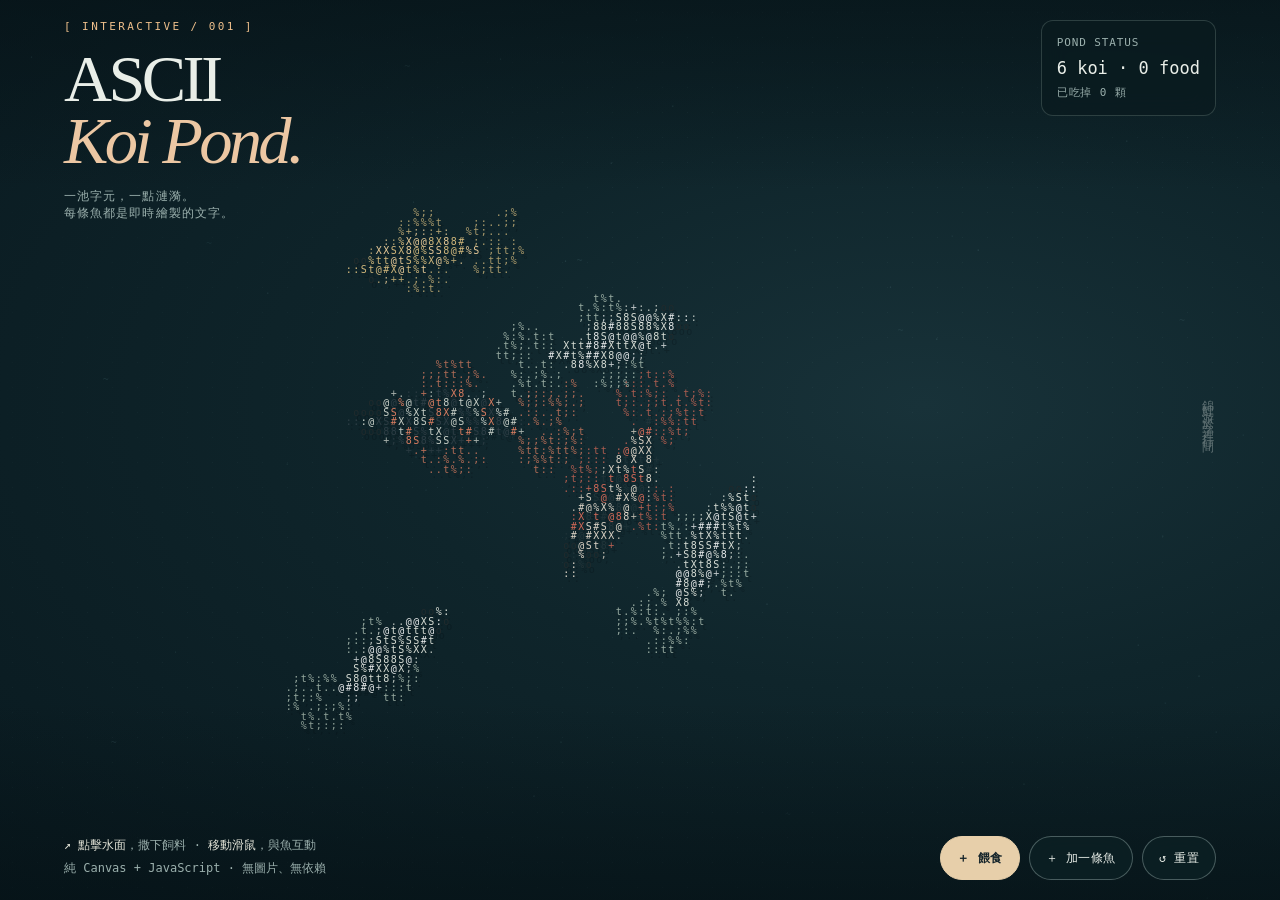
==== koi/index.html @ c029d7c2 "Publish standalone ASCII koi pond with eating statistics and mobile lifecycle improvements" ====
<!doctype html>
<html lang="zh-Hant">
<head>
<meta charset="utf-8">
<meta name="viewport" content="width=device-width,initial-scale=1,viewport-fit=cover">
<meta name="theme-color" content="#0b1b20">
<title>ASCII KOI POND — 字元錦鯉池</title>
<style>
:root{color-scheme:dark;--bg:#0b1b20;--fg:#e9eee8;--muted:#9bb0ad;--stroke:rgba(219,239,227,.17);--glass:rgba(10,27,31,.75);--accent:#eebf8b}
*{box-sizing:border-box}html,body{height:100%;margin:0}body{font-family:ui-monospace,SFMono-Regular,Menlo,Consolas,"Noto Sans TC",monospace;background:var(--bg);color:var(--fg);overflow:hidden}
#stage{position:fixed;inset:0;overflow:hidden;background:radial-gradient(ellipse at 72% 45%,#183239 0%,#0f252b 41%,#09191f 100%);touch-action:manipulation;cursor:crosshair}
#stage::before{content:"";position:absolute;inset:0;pointer-events:none;opacity:.22;background-image:radial-gradient(circle,rgba(170,222,223,.23) .7px,transparent 1px);background-size:25px 25px;mask-image:linear-gradient(130deg,transparent,#000 40%,#000 75%,transparent)}
#pond{position:absolute;inset:0;width:100%;height:100%;display:block}
.shade{position:absolute;inset:0;pointer-events:none;background:linear-gradient(to bottom,rgba(5,17,21,.56),transparent 21%,transparent 78%,rgba(5,17,21,.64));}
header{position:absolute;z-index:2;left:clamp(20px,5vw,70px);top:clamp(25px,5vh,62px);right:clamp(20px,5vw,70px);display:flex;align-items:flex-start;justify-content:space-between;pointer-events:none}
.brand .tag{font-size:11px;letter-spacing:.22em;color:var(--accent);margin-bottom:15px}.brand h1{margin:0;font-family:Georgia,"Times New Roman",serif;font-size:clamp(36px,5.2vw,72px);font-weight:400;letter-spacing:-.055em;line-height:.93}.brand h1 em{font-style:italic;color:#ecc7a3}.brand small{display:block;margin-top:16px;color:var(--muted);font-size:12px;letter-spacing:.09em}
.right{border:1px solid var(--stroke);background:var(--glass);border-radius:12px;padding:12px 15px;backdrop-filter:blur(12px);font-size:11px;color:var(--muted);letter-spacing:.08em;line-height:1.8}.right strong{display:block;color:var(--fg);font-size:17px;font-weight:500;letter-spacing:0;font-variant-numeric:tabular-nums}
footer{position:absolute;z-index:2;bottom:clamp(22px,5vh,58px);left:clamp(20px,5vw,70px);right:clamp(20px,5vw,70px);display:flex;justify-content:space-between;align-items:end;gap:15px;pointer-events:none}
.instructions{font-size:12px;line-height:1.9;color:var(--muted)}.instructions b{color:#e4e5d9;font-weight:500}.buttons{display:flex;gap:9px;pointer-events:auto;flex-wrap:wrap;justify-content:flex-end}
button{font:inherit;font-size:12px;letter-spacing:.04em;color:var(--fg);border:1px solid rgba(215,239,232,.3);padding:12px 16px;border-radius:999px;background:rgba(12,32,37,.78);backdrop-filter:blur(14px);cursor:pointer;transition:background .15s,transform .15s}button:hover{background:rgba(36,66,69,.9);transform:translateY(-2px)}button:active{transform:scale(.96)}button.primary{color:#15242a;background:#e7cfaa;border-color:#e7cfaa;font-weight:600}button.primary:hover{background:#f4dcbc}
#toast{position:absolute;top:50%;left:50%;transform:translate(-50%,-50%);font-size:12px;letter-spacing:.12em;background:rgba(6,22,28,.78);padding:10px 17px;border:1px solid var(--stroke);border-radius:8px;pointer-events:none;opacity:0;transition:opacity .3s;z-index:2}
#legend{position:absolute;right:clamp(20px,5vw,70px);top:46%;transform:translateY(-50%);writing-mode:vertical-rl;letter-spacing:.5em;opacity:.36;font-size:12px;pointer-events:none}
@media(max-width:640px){.brand h1{font-size:38px}.brand small{font-size:10px;max-width:220px;line-height:1.6}.right{padding:8px 10px;font-size:9px}.right strong{font-size:15px}footer{align-items:stretch;flex-direction:column}.instructions{font-size:11px}.buttons{justify-content:flex-start}button{padding:11px 14px}#legend{display:none}header{top:24px}footer{bottom:max(18px,env(safe-area-inset-bottom))}}
@media(prefers-reduced-motion:reduce){button{transition:none}}
header{top:max(20px,env(safe-area-inset-top))}button{min-height:44px}footer{bottom:max(20px,env(safe-area-inset-bottom))}@media(max-height:500px){.brand h1{font-size:26px}.brand small,.brand .tag,.instructions{display:none}header{top:12px}footer{bottom:max(10px,env(safe-area-inset-bottom))}}
</style>
</head>
<body>
<div id="stage"><canvas id="pond" aria-label="互動 ASCII 錦鯉池。點擊水面餵魚。"></canvas><div class="shade"></div></div>
<header><div class="brand"><div class="tag">[ INTERACTIVE / 001 ]</div><h1>ASCII<br><em>Koi Pond.</em></h1><small>一池字元，一點漣漪。<br>每條魚都是即時繪製的文字。</small></div><div class="right">POND STATUS<strong><span id="fishCount">6</span> koi · <span id="foodCount">0</span> food</strong>已吃掉 <span id="eatenCount">0</span> 顆</div></header>
<div id="legend">錦鯉游於字裡行間</div>
<footer><div class="instructions"><b>↗ 點擊水面</b>，撒下飼料 · <b>移動滑鼠</b>，與魚互動<br>純 Canvas + JavaScript · 無圖片、無依賴</div><div class="buttons"><button class="primary" id="feed">＋ 餵食</button><button id="add">＋ 加一條魚</button><button id="clear">↺ 重置</button></div></footer>
<div id="toast" role="status" aria-live="polite"></div>
<script>
(()=>{
'use strict';
const canvas=document.getElementById('pond'),ctx=canvas.getContext('2d');
const stage=document.getElementById('stage');
const fishEl=document.getElementById('fishCount'),foodEl=document.getElementById('foodCount'),toastEl=document.getElementById('toast');
const TAU=Math.PI*2,rand=(a,b)=>a+Math.random()*(b-a),clamp=(x,a,b)=>Math.max(a,Math.min(b,x)),dist=(a,b)=>Math.hypot(a.x-b.x,a.y-b.y),wrap=a=>Math.atan2(Math.sin(a),Math.cos(a));
let W=innerWidth,H=innerHeight,dpr=1,time=0,last=performance.now(),nextId=1,toastTimer=0;
let fish=[],food=[],ripples=[],eaten=0,raf=0;
const eatenEl=document.getElementById("eatenCount");
const looks=[
 {name:'Kohaku',white:'#f2e9d9',red:'#ef795e',dark:'#203039',pattern:0},
 {name:'Sanke',white:'#f3e7d7',red:'#e8705c',dark:'#23363b',pattern:1},
 {name:'Ogon',white:'#e8c985',red:'#ffdca3',dark:'#7c5e3a',pattern:2},
 {name:'Showa',white:'#dde2d8',red:'#ef8666',dark:'#314048',pattern:3},
 {name:'Platinum',white:'#eff3e9',red:'#cddfcf',dark:'#73858a',pattern:4}
];
function resize(){const oldW=W,oldH=H;W=stage.clientWidth;H=stage.clientHeight;if(fish.length){for(const f of fish){f.x=f.x/oldW*W;f.y=f.y/oldH*H}for(const p of food){p.x=p.x/oldW*W;p.y=p.y/oldH*H}}dpr=Math.min(window.devicePixelRatio||1,2);canvas.width=Math.round(W*dpr);canvas.height=Math.round(H*dpr);canvas.style.width=W+'px';canvas.style.height=H+'px';ctx.setTransform(dpr,0,0,dpr,0,0)}
function addFish(x=rand(W*.2,W*.8),y=rand(H*.2,H*.8)){
 const len=rand(120,177)*(W<600?.77:1),angle=rand(-Math.PI,Math.PI);
 fish.push({id:nextId++,x,y,len,angle,speed:rand(24,38),cruise:rand(22,34),phase:rand(0,TAU),turn:rand(-.3,.3),wander:rand(1,4),look:looks[Math.floor(Math.random()*looks.length)],seed:rand(0,20)});
 fishEl.textContent=fish.length;
}
function reset(){fish=[];food=[];ripples=[];nextId=1;eaten=0;eatenEl.textContent=0;const count=W<600?4:6;for(let i=0;i<count;i++){const x=W<600?W*(i%2?.72:.30):W*(.25+.55*h(i,6.2));const y=H*(.23+.54*(i+.5)/count);addFish(x,y)}foodEl.textContent='0'}
function feed(x,y){
 for(let j=0;j<6;j++){const a=rand(0,TAU),r=rand(5,36);food.push({x:clamp(x+Math.cos(a)*r,10,W-10),y:clamp(y+Math.sin(a)*r,10,H-10),age:0,life:rand(18,25),phase:rand(0,TAU)})}
 if(food.length>100)food.splice(0,food.length-100);ripples.push({x,y,age:0,max:85});foodEl.textContent=food.length;
}
let pointer={x:-500,y:-500,lastX:-500,lastY:-500,speed:0,active:false};
function movePointer(x,y){const s=Math.hypot(x-pointer.x,y-pointer.y);pointer.speed=pointer.active?s*25:0;pointer.x=x;pointer.y=y;pointer.active=true}
function update(dt){
 time+=dt;pointer.speed*=Math.exp(-dt*5);
 food.forEach(p=>{p.age+=dt;p.y+=Math.sin(p.phase+time)*dt*.45});food=food.filter(p=>p.age<p.life);foodEl.textContent=food.length;
 ripples.forEach(r=>r.age+=dt);ripples=ripples.filter(r=>r.age<2.3);
 for(let i=0;i<fish.length;i++){
  const f=fish[i];f.phase+=dt*(2.7+f.speed*.035);f.wander-=dt;
  if(f.wander<=0){f.wander=rand(1.5,3.5);f.turn=rand(-.75,.75)}
  let dx=Math.cos(f.angle)+Math.cos(f.angle+f.turn)*.35,dy=Math.sin(f.angle)+Math.sin(f.angle+f.turn)*.35;
  let target=null,best=Infinity;
  for(const p of food){const d=dist(f,p);if(d<best){best=d;target=p}}
  if(target){dx=(target.x-f.x);dy=(target.y-f.y);if(best<f.len*.26){food.splice(food.indexOf(target),1);eatenEl.textContent=++eaten;foodEl.textContent=food.length;ripples.push({x:target.x,y:target.y,age:0,max:26})}}
  const safe=Math.min(85,W*.16,H*.16);
  if(f.x<safe)dx+=(safe-f.x)*3;
  if(f.x>W-safe)dx-=(f.x-(W-safe))*3;
  if(f.y<safe)dy+=(safe-f.y)*3;
  if(f.y>H-safe)dy-=(f.y-(H-safe))*3;
  for(const other of fish){if(other===f)continue;const dd=dist(f,other);if(dd<80&&dd>0){dx+=(f.x-other.x)/dd*25;dy+=(f.y-other.y)/dd*25}}
  const pd=Math.hypot(pointer.x-f.x,pointer.y-f.y);
  if(pointer.active&&pointer.speed>220&&pd<115&&pd>0&&!target){dx+=(f.x-pointer.x)/pd*180;dy+=(f.y-pointer.y)/pd*180}
  const desired=Math.atan2(dy,dx),delta=wrap(desired-f.angle);
  f.angle+=clamp(delta,-dt*1.2,dt*1.2);
  const goal=target?randless(f,54,65):f.cruise;
  f.speed+=(goal-f.speed)*Math.min(1,dt*1.5);
  f.x+=Math.cos(f.angle)*f.speed*dt;f.y+=Math.sin(f.angle)*f.speed*dt;
  f.x=clamp(f.x,-30,W+30);f.y=clamp(f.y,-30,H+30);
 }
}
function randless(f,a,b){return a+(Math.sin(f.seed)*.5+.5)*(b-a)}
function h(x,y,z=0){const v=Math.sin(x*127.1+y*311.7+z*74.7)*43758.5453;return v-Math.floor(v)}
function rgba(hex,opacity){const n=parseInt(hex.slice(1),16);return `rgba(${n>>16},${(n>>8)&255},${n&255},${opacity})`}
function glyphAt(x,y,glyph,color,alpha=1){ctx.globalAlpha=alpha;ctx.fillStyle=color;ctx.fillText(glyph,x,y)}
// The fish are drawn entirely from characters. Each screen cell is mapped back to fish-body space.
function koiGlyph(f){
 const L=f.len,c=Math.cos(f.angle),s=Math.sin(f.angle),cw=7.5,ch=9.5;
 const x0=Math.floor((f.x-L*.97)/cw),x1=Math.ceil((f.x+L*.97)/cw),y0=Math.floor((f.y-L*.97)/ch),y1=Math.ceil((f.y+L*.97)/ch);
 const patches=f.look;
 for(let iy=y0;iy<=y1;iy++)for(let ix=x0;ix<=x1;ix++){
  const px=ix*cw+cw*.5,py=iy*ch+ch*.5,rx=px-f.x,ry=py-f.y;
  const lx=(rx*c+ry*s)/L,ly=(-rx*s+ry*c)/L;
  const bend=Math.sin(f.phase+lx*7)*Math.max(0,.23-lx)*.06;
  const yy=ly-bend;
  const t=(lx+.57)/1.12,thickness=t>0&&t<1?Math.pow(Math.sin(t*Math.PI),.75)*.205:0;
  const body=t>0&&t<1&&Math.abs(yy)<thickness;
  const tailA=((lx+.72)/.22)**2+((yy-.135)/.13)**2<1;
  const tailB=((lx+.72)/.22)**2+((yy+.135)/.13)**2<1;
  const finA=((lx+.11)/.20)**2+((yy-.245)/.105)**2<1;
  const finB=((lx+.11)/.20)**2+((yy+.245)/.105)**2<1;
  if(!body&&!tailA&&!tailB&&!finA&&!finB)continue;
  const n=h(Math.floor(lx*28),Math.floor(yy*40),f.id),col=body?Math.abs(yy)/(thickness||1):1;
  let glyph=body?'t%SX8@#'[Math.min(6,Math.floor(n*7))]:'.:;t%S'[Math.min(4,Math.floor(n*5))];
  let color=patches.white,alpha=.9;
  if(body){
   const patch=Math.sin(lx*21+f.seed)*Math.cos(yy*20+f.seed*.64)+Math.sin(lx*39-yy*14+f.seed)*.32;
   const red=patch>.18&&lx<.28;
   const black=patches.pattern===1&&Math.sin(lx*57+yy*35+f.seed)> .83 || patches.pattern===3 && Math.sin(lx*35-yy*30+f.seed)> .18;
   if(red)color=patches.red;
   if(black)color=patches.dark;
   if(patches.pattern===4)color=n>.68?'#ffffff':patches.white;
   if(col>.78){glyph='.:;+'[Math.floor(n*4)];alpha=.75}
   if(lx>.33&&Math.abs(yy)>.042&&Math.abs(yy)<.13){glyph='o';color='#202a2c';alpha=1}
   if(lx>.4&&Math.abs(yy)<.035)glyph=':';
  }else{color=patches.pattern===2?patches.white:patches.red;alpha=.72}
  // offset copies make a typographic shadow without using bitmap fish assets
  glyphAt(px+3,py+5,glyph,'#020b0e',.22);
  glyphAt(px,py,glyph,color,alpha);
 }
}
function render(){
 ctx.clearRect(0,0,W,H);
 ctx.font=`500 10px ui-monospace,SFMono-Regular,Menlo,Consolas,monospace`;
 ctx.textAlign='center';ctx.textBaseline='middle';
 // Glints from imagined currents, represented as occasional symbols.
 for(let i=0;i<46;i++){
  let x=(h(i,21)*W+Math.sin(time*.19+i)*15+W)%W,y=(h(i,46)*H+time*(2+i%4))%H;
  glyphAt(x,y,i%5===0?'~':i%3===0?'·':'.','#7aabb0',.09+(Math.sin(time*1.3+i)*.5+.5)*.07);
 }
 for(const r of ripples){const rad=(r.age/2.3)*r.max*1.6,fade=(1-r.age/2.3)*.45;for(let a=0;a<TAU;a+=.24){const x=r.x+Math.cos(a)*rad,y=r.y+Math.sin(a)*rad;glyphAt(x,y,Math.sin(a*8)>0?'.':'·','#b3d6cc',fade)}}
 for(const p of food){const pulse=.7+Math.sin(time*6+p.phase)*.17;glyphAt(p.x,p.y,'•','#e9c691',pulse);glyphAt(p.x+1,p.y+10,'.','#e9c691',.18)}
 const order=[...fish].sort((a,b)=>a.len-b.len);for(const f of order)koiGlyph(f);
 ctx.globalAlpha=1;
}
function frame(now){const dt=Math.min(.035,(now-last)/1000||.016);last=now;update(dt);render();if(!document.hidden)raf=requestAnimationFrame(frame)}
function centerFeed(){feed(W*.52,H*.52);say('飼料已撒入水中')}
function say(message){toastEl.textContent=message;toastEl.style.opacity='1';clearTimeout(toastTimer);toastTimer=setTimeout(()=>toastEl.style.opacity='0',1100)}
canvas.addEventListener('pointermove',e=>{const r=canvas.getBoundingClientRect();e.pointerType==='mouse'&&movePointer(e.clientX-r.left,e.clientY-r.top)},{passive:true});
canvas.addEventListener('pointerleave',()=>pointer.active=false);
canvas.addEventListener('pointerdown',e=>{const r=canvas.getBoundingClientRect();feed(e.clientX-r.left,e.clientY-r.top)});
document.getElementById('feed').addEventListener('click',centerFeed);
document.getElementById('add').addEventListener('click',()=>{if(fish.length>=15){say('最多 15 條錦鯉');return}addFish();say('新錦鯉入池！')});
document.getElementById('clear').addEventListener('click',()=>{reset();say('池塘已重置')});
addEventListener('resize',resize);resize();reset();render();raf=requestAnimationFrame(frame);
document.addEventListener("visibilitychange",()=>{cancelAnimationFrame(raf);last=performance.now();if(!document.hidden)raf=requestAnimationFrame(frame)});
new ResizeObserver(()=>{resize();render()}).observe(stage);
})();
</script>
</body>
</html>
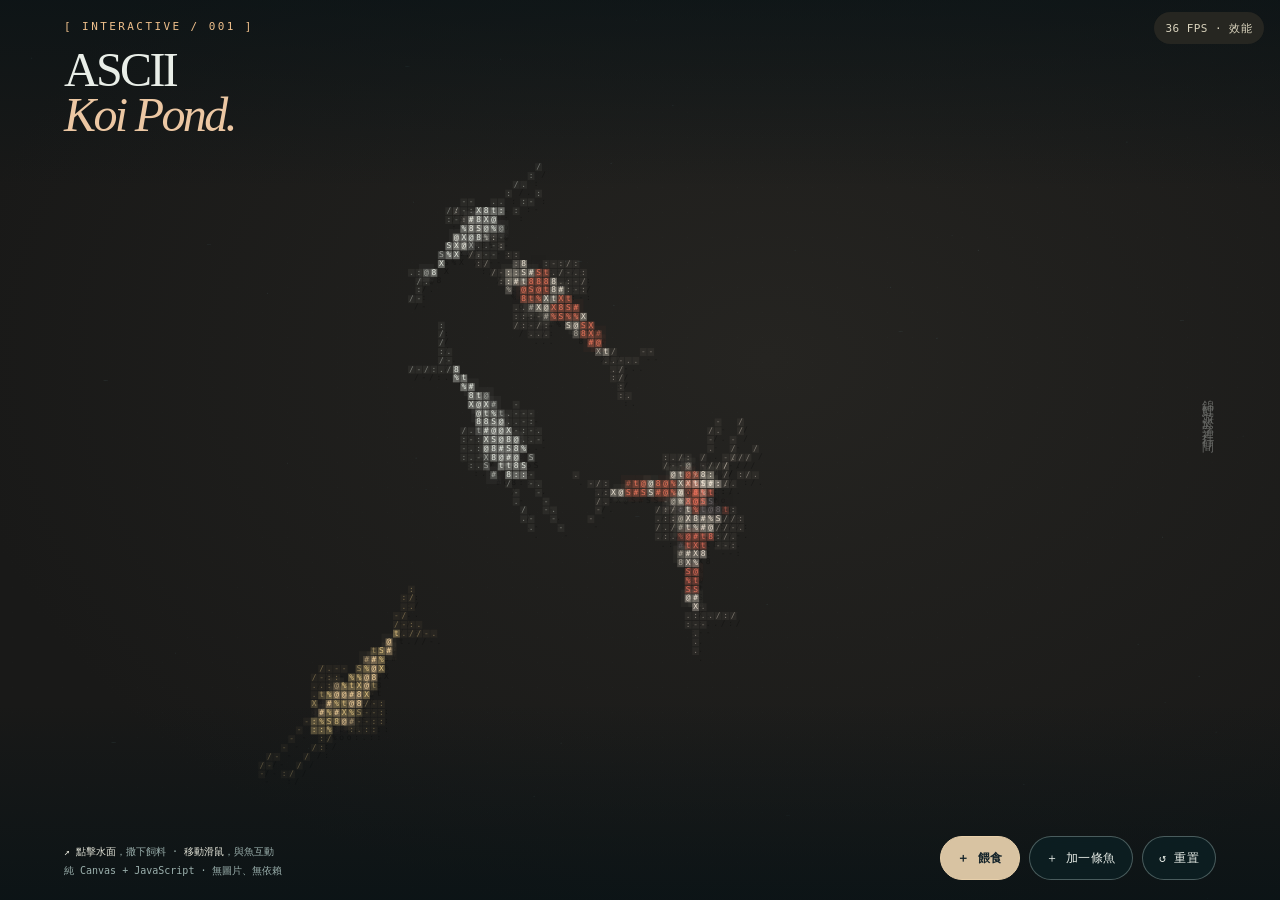
==== commit d70e25a3: "Refine ASCII koi materials and spine animation; add live FPS and persistent performance controls" ====
--- a/koi/index.html
+++ b/koi/index.html
@@ -23,6 +23,11 @@
 @media(max-width:640px){.brand h1{font-size:38px}.brand small{font-size:10px;max-width:220px;line-height:1.6}.right{padding:8px 10px;font-size:9px}.right strong{font-size:15px}footer{align-items:stretch;flex-direction:column}.instructions{font-size:11px}.buttons{justify-content:flex-start}button{padding:11px 14px}#legend{display:none}header{top:24px}footer{bottom:max(18px,env(safe-area-inset-bottom))}}
 @media(prefers-reduced-motion:reduce){button{transition:none}}
 header{top:max(20px,env(safe-area-inset-top))}button{min-height:44px}footer{bottom:max(20px,env(safe-area-inset-bottom))}@media(max-height:500px){.brand h1{font-size:26px}.brand small,.brand .tag,.instructions{display:none}header{top:12px}footer{bottom:max(10px,env(safe-area-inset-bottom))}}
+
+#stage{background:radial-gradient(ellipse at 60% 40%,#252421,#191918 75%)}
+#stage::before{opacity:.07}.brand h1{font-size:clamp(28px,4vw,48px)}.brand small{display:none}
+#fps{position:fixed;right:16px;top:max(12px,env(safe-area-inset-top));z-index:6;border:0;background:#262621;color:#d9d3bd;padding:7px 12px;min-height:32px;font-size:11px}
+header .right{display:none}#settings{position:fixed;right:12px;top:max(52px,calc(env(safe-area-inset-top) + 44px));z-index:8;width:min(340px,calc(100vw - 24px));max-height:calc(100dvh - 120px);overflow:auto;background:#242420f5;border:1px solid #77745c55;border-radius:16px;padding:18px;box-shadow:0 12px 50px #0008;font-size:12px}#settings[hidden]{display:none}#settings label{display:flex;justify-content:space-between;align-items:center;gap:10px;margin:13px 0}#settings input[type=range]{width:145px}#settings select{background:#38382e;color:#eee;padding:8px;border:1px solid #7775;border-radius:8px}#metrics{white-space:pre-line;color:#c4beaa;line-height:1.9;border-bottom:1px solid #7774;padding-bottom:12px;font-variant-numeric:tabular-nums}.settings-actions{display:flex;gap:8px}footer .instructions{font-size:10px}button.primary{background:#d8c3a2}input{accent-color:#c9b18e}@media(max-width:640px){.brand .tag{font-size:9px;margin-bottom:9px}.brand h1{font-size:29px}footer{gap:8px}.instructions{max-width:280px}}
 </style>
 </head>
 <body>
@@ -30,28 +35,39 @@
 <header><div class="brand"><div class="tag">[ INTERACTIVE / 001 ]</div><h1>ASCII<br><em>Koi Pond.</em></h1><small>一池字元，一點漣漪。<br>每條魚都是即時繪製的文字。</small></div><div class="right">POND STATUS<strong><span id="fishCount">6</span> koi · <span id="foodCount">0</span> food</strong>已吃掉 <span id="eatenCount">0</span> 顆</div></header>
 <div id="legend">錦鯉游於字裡行間</div>
 <footer><div class="instructions"><b>↗ 點擊水面</b>，撒下飼料 · <b>移動滑鼠</b>，與魚互動<br>純 Canvas + JavaScript · 無圖片、無依賴</div><div class="buttons"><button class="primary" id="feed">＋ 餵食</button><button id="add">＋ 加一條魚</button><button id="clear">↺ 重置</button></div></footer>
+<button id="fps" aria-controls="settings" aria-expanded="false">FPS — · 效能</button>
+<section id="settings" hidden aria-label="畫質與效能設定"><div id="metrics"></div><label>FPS 顯示<input type="checkbox" data-setting="fps"></label><label>幀率上限<select data-setting="cap"><option value="30">30 FPS</option><option value="60">60 FPS</option><option value="0">跟隨螢幕</option></select></label><label>畫質<select data-setting="quality"><option value="1">省電</option><option value="1.5">標準</option><option value="2">精緻</option></select></label><label>字元大小 <output id="glyph-value"></output><input type="range" min="75" max="110" step="1" data-setting="glyph"></label><label>游速<input type="range" min="0.5" max="1.5" step="0.1" data-setting="speed"></label><label>擺尾幅度<input type="range" min="0.5" max="1.5" step="0.1" data-setting="tail"></label><label>方格材質<input type="checkbox" data-setting="tiles"></label><label>微光<input type="checkbox" data-setting="glow"></label><label>柔暗影<input type="checkbox" data-setting="shadow"></label><label>水波<input type="checkbox" data-setting="ripples"></label><label>滑鼠驚嚇<input type="checkbox" data-setting="scare"></label><div class="settings-actions"><button id="restore-settings">還原參數</button><button id="close-settings">關閉</button></div></section>
 <div id="toast" role="status" aria-live="polite"></div>
 <script>
 (()=>{
 'use strict';
 const canvas=document.getElementById('pond'),ctx=canvas.getContext('2d');
 const stage=document.getElementById('stage');
+const defaults={fps:true,cap:60,quality:1.5,glyph:88,speed:1,tail:1,tiles:true,glow:true,shadow:true,ripples:true,scare:true};
+let settings={...defaults};try{const saved=JSON.parse(localStorage.getItem('koi-settings-v2')||'{}');for(const k in defaults)if(typeof saved[k]===typeof defaults[k])settings[k]=saved[k]}catch(e){}
+for(const [k,min,max] of [['glyph',75,110],['speed',.5,1.5],['tail',.5,1.5]])settings[k]=Math.max(min,Math.min(max,settings[k]));if(![0,30,60].includes(settings.cap))settings.cap=60;if(![1,1.5,2].includes(settings.quality))settings.quality=1.5;
+const fpsButton=document.getElementById('fps'),panel=document.getElementById('settings'),metrics=document.getElementById('metrics');
+function syncSettings(){document.querySelectorAll('[data-setting]').forEach(el=>{const k=el.dataset.setting;if(el.type==='checkbox')el.checked=settings[k];else el.value=settings[k]});document.getElementById('glyph-value').textContent=settings.glyph+'%';if(!settings.fps)fpsButton.textContent='效能 ⚙'}
+function togglePanel(open){panel.hidden=!open;fpsButton.setAttribute('aria-expanded',String(open))}fpsButton.onclick=()=>togglePanel(panel.hidden);document.getElementById('close-settings').onclick=()=>togglePanel(false);
+document.querySelectorAll('[data-setting]').forEach(el=>el.addEventListener('input',()=>{settings[el.dataset.setting]=el.type==='checkbox'?el.checked:Number(el.value);try{localStorage.setItem('koi-settings-v2',JSON.stringify(settings))}catch(e){}syncSettings();if(el.dataset.setting==='quality')resize()}));
+document.getElementById('restore-settings').onclick=()=>{settings={...defaults};try{localStorage.removeItem('koi-settings-v2')}catch(e){}syncSettings();resize()};syncSettings();
+let samples=[],measureAt=0,lastRender=0,paintMs=0;
 const fishEl=document.getElementById('fishCount'),foodEl=document.getElementById('foodCount'),toastEl=document.getElementById('toast');
 const TAU=Math.PI*2,rand=(a,b)=>a+Math.random()*(b-a),clamp=(x,a,b)=>Math.max(a,Math.min(b,x)),dist=(a,b)=>Math.hypot(a.x-b.x,a.y-b.y),wrap=a=>Math.atan2(Math.sin(a),Math.cos(a));
 let W=innerWidth,H=innerHeight,dpr=1,time=0,last=performance.now(),nextId=1,toastTimer=0;
 let fish=[],food=[],ripples=[],eaten=0,raf=0;
 const eatenEl=document.getElementById("eatenCount");
 const looks=[
- {name:'Kohaku',white:'#f2e9d9',red:'#ef795e',dark:'#203039',pattern:0},
- {name:'Sanke',white:'#f3e7d7',red:'#e8705c',dark:'#23363b',pattern:1},
+ {name:'Kohaku',white:'#f2e9d9',red:'#ef795e',dark:'#706b69',pattern:0},
+ {name:'Sanke',white:'#f3e7d7',red:'#e8705c',dark:'#6b6566',pattern:1},
  {name:'Ogon',white:'#e8c985',red:'#ffdca3',dark:'#7c5e3a',pattern:2},
- {name:'Showa',white:'#dde2d8',red:'#ef8666',dark:'#314048',pattern:3},
+ {name:'Showa',white:'#dde2d8',red:'#ef8666',dark:'#625b60',pattern:3},
  {name:'Platinum',white:'#eff3e9',red:'#cddfcf',dark:'#73858a',pattern:4}
 ];
-function resize(){const oldW=W,oldH=H;W=stage.clientWidth;H=stage.clientHeight;if(fish.length){for(const f of fish){f.x=f.x/oldW*W;f.y=f.y/oldH*H}for(const p of food){p.x=p.x/oldW*W;p.y=p.y/oldH*H}}dpr=Math.min(window.devicePixelRatio||1,2);canvas.width=Math.round(W*dpr);canvas.height=Math.round(H*dpr);canvas.style.width=W+'px';canvas.style.height=H+'px';ctx.setTransform(dpr,0,0,dpr,0,0)}
+function resize(){const oldW=W,oldH=H;W=stage.clientWidth;H=stage.clientHeight;if(fish.length){for(const f of fish){f.x=f.x/oldW*W;f.y=f.y/oldH*H}for(const p of food){p.x=p.x/oldW*W;p.y=p.y/oldH*H}}dpr=Math.min(window.devicePixelRatio||1,settings.quality);canvas.width=Math.round(W*dpr);canvas.height=Math.round(H*dpr);canvas.style.width=W+'px';canvas.style.height=H+'px';ctx.setTransform(dpr,0,0,dpr,0,0)}
 function addFish(x=rand(W*.2,W*.8),y=rand(H*.2,H*.8)){
- const len=rand(120,177)*(W<600?.77:1),angle=rand(-Math.PI,Math.PI);
- fish.push({id:nextId++,x,y,len,angle,speed:rand(24,38),cruise:rand(22,34),phase:rand(0,TAU),turn:rand(-.3,.3),wander:rand(1,4),look:looks[Math.floor(Math.random()*looks.length)],seed:rand(0,20)});
+ const len=rand(120,177)*(W<600?.92:1),angle=rand(-Math.PI,Math.PI);
+ fish.push({id:nextId++,x,y,len,angle,speed:rand(24,38),cruise:rand(22,34),phase:rand(0,TAU),turn:rand(-.3,.3),wander:rand(1,4),look:looks[Math.floor(Math.random()*looks.length)],bulk:rand(.86,1.13),seed:rand(0,20)});
  fishEl.textContent=fish.length;
 }
 function reset(){fish=[];food=[];ripples=[];nextId=1;eaten=0;eatenEl.textContent=0;const count=W<600?4:6;for(let i=0;i<count;i++){const x=W<600?W*(i%2?.72:.30):W*(.25+.55*h(i,6.2));const y=H*(.23+.54*(i+.5)/count);addFish(x,y)}foodEl.textContent='0'}
@@ -79,12 +95,12 @@
   if(f.y>H-safe)dy-=(f.y-(H-safe))*3;
   for(const other of fish){if(other===f)continue;const dd=dist(f,other);if(dd<80&&dd>0){dx+=(f.x-other.x)/dd*25;dy+=(f.y-other.y)/dd*25}}
   const pd=Math.hypot(pointer.x-f.x,pointer.y-f.y);
-  if(pointer.active&&pointer.speed>220&&pd<115&&pd>0&&!target){dx+=(f.x-pointer.x)/pd*180;dy+=(f.y-pointer.y)/pd*180}
+  if(settings.scare&&pointer.active&&pointer.speed>220&&pd<115&&pd>0&&!target){dx+=(f.x-pointer.x)/pd*180;dy+=(f.y-pointer.y)/pd*180}
   const desired=Math.atan2(dy,dx),delta=wrap(desired-f.angle);
-  f.angle+=clamp(delta,-dt*1.2,dt*1.2);
+  f.angle+=clamp(delta,-dt*1.2,dt*1.2);f.bend=(f.bend||0)+(clamp(delta,-1,1)-(f.bend||0))*Math.min(1,dt*3);
   const goal=target?randless(f,54,65):f.cruise;
   f.speed+=(goal-f.speed)*Math.min(1,dt*1.5);
-  f.x+=Math.cos(f.angle)*f.speed*dt;f.y+=Math.sin(f.angle)*f.speed*dt;
+  f.x+=Math.cos(f.angle)*f.speed*dt*settings.speed;f.y+=Math.sin(f.angle)*f.speed*dt*settings.speed;
   f.x=clamp(f.x,-30,W+30);f.y=clamp(f.y,-30,H+30);
  }
 }
@@ -94,55 +110,52 @@
 function glyphAt(x,y,glyph,color,alpha=1){ctx.globalAlpha=alpha;ctx.fillStyle=color;ctx.fillText(glyph,x,y)}
 // The fish are drawn entirely from characters. Each screen cell is mapped back to fish-body space.
 function koiGlyph(f){
- const L=f.len,c=Math.cos(f.angle),s=Math.sin(f.angle),cw=7.5,ch=9.5;
- const x0=Math.floor((f.x-L*.97)/cw),x1=Math.ceil((f.x+L*.97)/cw),y0=Math.floor((f.y-L*.97)/ch),y1=Math.ceil((f.y+L*.97)/ch);
- const patches=f.look;
- for(let iy=y0;iy<=y1;iy++)for(let ix=x0;ix<=x1;ix++){
-  const px=ix*cw+cw*.5,py=iy*ch+ch*.5,rx=px-f.x,ry=py-f.y;
-  const lx=(rx*c+ry*s)/L,ly=(-rx*s+ry*c)/L;
-  const bend=Math.sin(f.phase+lx*7)*Math.max(0,.23-lx)*.06;
-  const yy=ly-bend;
-  const t=(lx+.57)/1.12,thickness=t>0&&t<1?Math.pow(Math.sin(t*Math.PI),.75)*.205:0;
-  const body=t>0&&t<1&&Math.abs(yy)<thickness;
-  const tailA=((lx+.72)/.22)**2+((yy-.135)/.13)**2<1;
-  const tailB=((lx+.72)/.22)**2+((yy+.135)/.13)**2<1;
-  const finA=((lx+.11)/.20)**2+((yy-.245)/.105)**2<1;
-  const finB=((lx+.11)/.20)**2+((yy+.245)/.105)**2<1;
-  if(!body&&!tailA&&!tailB&&!finA&&!finB)continue;
-  const n=h(Math.floor(lx*28),Math.floor(yy*40),f.id),col=body?Math.abs(yy)/(thickness||1):1;
-  let glyph=body?'t%SX8@#'[Math.min(6,Math.floor(n*7))]:'.:;t%S'[Math.min(4,Math.floor(n*5))];
-  let color=patches.white,alpha=.9;
-  if(body){
-   const patch=Math.sin(lx*21+f.seed)*Math.cos(yy*20+f.seed*.64)+Math.sin(lx*39-yy*14+f.seed)*.32;
-   const red=patch>.18&&lx<.28;
-   const black=patches.pattern===1&&Math.sin(lx*57+yy*35+f.seed)> .83 || patches.pattern===3 && Math.sin(lx*35-yy*30+f.seed)> .18;
-   if(red)color=patches.red;
-   if(black)color=patches.dark;
-   if(patches.pattern===4)color=n>.68?'#ffffff':patches.white;
-   if(col>.78){glyph='.:;+'[Math.floor(n*4)];alpha=.75}
-   if(lx>.33&&Math.abs(yy)>.042&&Math.abs(yy)<.13){glyph='o';color='#202a2c';alpha=1}
-   if(lx>.4&&Math.abs(yy)<.035)glyph=':';
-  }else{color=patches.pattern===2?patches.white:patches.red;alpha=.72}
-  // offset copies make a typographic shadow without using bitmap fish assets
-  glyphAt(px+3,py+5,glyph,'#020b0e',.22);
-  glyphAt(px,py,glyph,color,alpha);
+ const L=f.len,cw=8.5*settings.glyph/100,ch=10*settings.glyph/100;
+ // Piecewise spine follows the head with delayed bends increasing toward the tail.
+ const spine=[];let x=f.x+Math.cos(f.angle)*L*.4,y=f.y+Math.sin(f.angle)*L*.4;
+ for(let i=0;i<=16;i++){const u=i/16,angle=f.angle-(f.bend||0)*u*.7+Math.sin(f.phase-u*5)*u*u*.65*settings.tail;spine.push({x,y,u});x-=Math.cos(angle)*L/16;y-=Math.sin(angle)*L/16}
+ const minX=Math.min(...spine.map(p=>p.x))-L*.3,maxX=Math.max(...spine.map(p=>p.x))+L*.3,minY=Math.min(...spine.map(p=>p.y))-L*.3,maxY=Math.max(...spine.map(p=>p.y))+L*.3;
+ for(let py=Math.floor(minY/ch)*ch;py<maxY;py+=ch)for(let px=Math.floor(minX/cw)*cw;px<maxX;px+=cw){
+ let best=Infinity,u=0,v=0;
+ for(let i=0;i<16;i++){const a=spine[i],b=spine[i+1],dx=b.x-a.x,dy=b.y-a.y,t=clamp(((px-a.x)*dx+(py-a.y)*dy)/(dx*dx+dy*dy),0,1),rx=px-a.x-t*dx,ry=py-a.y-t*dy,d=rx*rx+ry*ry;if(d<best){best=d;u=(i+t)/16;v=(rx*(-dy)+ry*dx)/Math.hypot(dx,dy)/L}}
+ if(u>=.999)continue;
+ const av=Math.abs(v),w=(u<.16?.14*Math.sqrt(Math.sin(u/.16*Math.PI/2)):.025+.115*Math.pow(Math.max(0,1-(u-.16)/.62),1.3))*f.bulk;
+ const body=u<.79&&av<w,barbel=u<.06&&av>.045&&av<.095,tail=u>.75&&av<(.025+(u-.75)*.65)&&u<.88+av*.75,fin=((u-.28)/.14)**2+((av-.17)/.085)**2<1;
+ if(!body&&!tail&&!fin&&!barbel)continue;
+ const n=h(Math.floor(u*36),Math.floor(v*50),f.id),p=f.look;
+ let color=p.white,glyph='t%SX8@#'[Math.floor(n*7)],alpha=.93;
+ if(body){const across=av/(w||1);let red=false;for(let j=0;j<3;j++){const center=.16+j*.22+(h(f.id,j)-.5)*.06;if(((u-center)/(.065+h(j,f.id)*.025))**2+((v-(h(j,3,f.id)-.5)*.045)/(.12*f.bulk))**2<1)red=true}if(red)color=p.red;if((p.pattern===1||p.pattern===3)&&h(Math.floor(u*15),Math.floor(v*18),f.id)>.8)color=p.dark;if(p.pattern===2)color=n>.6?p.red:p.white;if(p.pattern===4)color=p.white;if(across>.83)alpha=.55;if(u>.065&&u<.15&&across>.55&&across<.9){glyph='o';color='#262321'}if(u<.045)glyph=':';
+ }else{glyph='-/:.'[Math.floor(n*4)];alpha=.42;color=p.white}
+ if(settings.shadow)glyphAt(px+5,py+8,glyph,'#000000',.3);
+ if(settings.tiles){ctx.globalAlpha=alpha*(body?.36:.12);ctx.fillStyle=color;ctx.fillRect(px-cw*.46,py-ch*.45,cw*.92,ch*.9)}
+ if(settings.glow&&body&&n>.7){ctx.globalAlpha=.035;ctx.fillStyle=color;ctx.fillRect(px-cw,py-ch,cw*2,ch*2)}
+ glyphAt(px,py,glyph,color,alpha);
  }
 }
+
 function render(){
  ctx.clearRect(0,0,W,H);
- ctx.font=`500 10px ui-monospace,SFMono-Regular,Menlo,Consolas,monospace`;
+ ctx.font=`500 ${9*settings.glyph/100}px ui-monospace,SFMono-Regular,Menlo,Consolas,monospace`;
  ctx.textAlign='center';ctx.textBaseline='middle';
  // Glints from imagined currents, represented as occasional symbols.
  for(let i=0;i<46;i++){
   let x=(h(i,21)*W+Math.sin(time*.19+i)*15+W)%W,y=(h(i,46)*H+time*(2+i%4))%H;
   glyphAt(x,y,i%5===0?'~':i%3===0?'·':'.','#7aabb0',.09+(Math.sin(time*1.3+i)*.5+.5)*.07);
  }
- for(const r of ripples){const rad=(r.age/2.3)*r.max*1.6,fade=(1-r.age/2.3)*.45;for(let a=0;a<TAU;a+=.24){const x=r.x+Math.cos(a)*rad,y=r.y+Math.sin(a)*rad;glyphAt(x,y,Math.sin(a*8)>0?'.':'·','#b3d6cc',fade)}}
+ for(const r of settings.ripples?ripples:[]){const rad=(r.age/2.3)*r.max*1.6,fade=(1-r.age/2.3)*.45;for(let a=0;a<TAU;a+=.24){const x=r.x+Math.cos(a)*rad,y=r.y+Math.sin(a)*rad;glyphAt(x,y,Math.sin(a*8)>0?'.':'·','#b3d6cc',fade)}}
  for(const p of food){const pulse=.7+Math.sin(time*6+p.phase)*.17;glyphAt(p.x,p.y,'•','#e9c691',pulse);glyphAt(p.x+1,p.y+10,'.','#e9c691',.18)}
  const order=[...fish].sort((a,b)=>a.len-b.len);for(const f of order)koiGlyph(f);
  ctx.globalAlpha=1;
 }
-function frame(now){const dt=Math.min(.035,(now-last)/1000||.016);last=now;update(dt);render();if(!document.hidden)raf=requestAnimationFrame(frame)}
+function frame(now){
+ if(document.hidden)return;
+ raf=requestAnimationFrame(frame);
+ if(settings.cap&&now-lastRender<1000/settings.cap-.8)return;
+ const dt=Math.min(.05,(now-last)/1000||.016);last=now;lastRender=now;
+ const begin=performance.now();update(dt);render();paintMs=performance.now()-begin;
+ samples.push({t:now,cost:paintMs});while(samples.length&&samples[0].t<now-10000)samples.shift();
+ if(now-measureAt>=1000){measureAt=now;const recent=samples.filter(s=>s.t>now-1000),fps=recent.length,avg=samples.length>1?(samples.length-1)*1000/(now-samples[0].t):fps,cost=recent.reduce((n,s)=>n+s.cost,0)/Math.max(1,recent.length);fpsButton.textContent=settings.fps?fps+' FPS · 效能':'效能 ⚙';metrics.textContent=`近一秒 ${fps} FPS · 近十秒 ${avg.toFixed(1)} FPS\n計算＋繪圖 ${cost.toFixed(1)} ms／幀\n${fish.length} 條魚 · ${food.length} 顆飼料 · 已吃 ${eaten} 顆\nCanvas ${canvas.width} × ${canvas.height} · DPR ${dpr}\n幀率上限 ${settings.cap||'跟隨螢幕'}`}
+}
 function centerFeed(){feed(W*.52,H*.52);say('飼料已撒入水中')}
 function say(message){toastEl.textContent=message;toastEl.style.opacity='1';clearTimeout(toastTimer);toastTimer=setTimeout(()=>toastEl.style.opacity='0',1100)}
 canvas.addEventListener('pointermove',e=>{const r=canvas.getBoundingClientRect();e.pointerType==='mouse'&&movePointer(e.clientX-r.left,e.clientY-r.top)},{passive:true});
@@ -152,7 +165,7 @@
 document.getElementById('add').addEventListener('click',()=>{if(fish.length>=15){say('最多 15 條錦鯉');return}addFish();say('新錦鯉入池！')});
 document.getElementById('clear').addEventListener('click',()=>{reset();say('池塘已重置')});
 addEventListener('resize',resize);resize();reset();render();raf=requestAnimationFrame(frame);
-document.addEventListener("visibilitychange",()=>{cancelAnimationFrame(raf);last=performance.now();if(!document.hidden)raf=requestAnimationFrame(frame)});
+document.addEventListener("visibilitychange",()=>{cancelAnimationFrame(raf);samples=[];lastRender=0;measureAt=0;last=performance.now();if(!document.hidden)raf=requestAnimationFrame(frame)});
 new ResizeObserver(()=>{resize();render()}).observe(stage);
 })();
 </script>
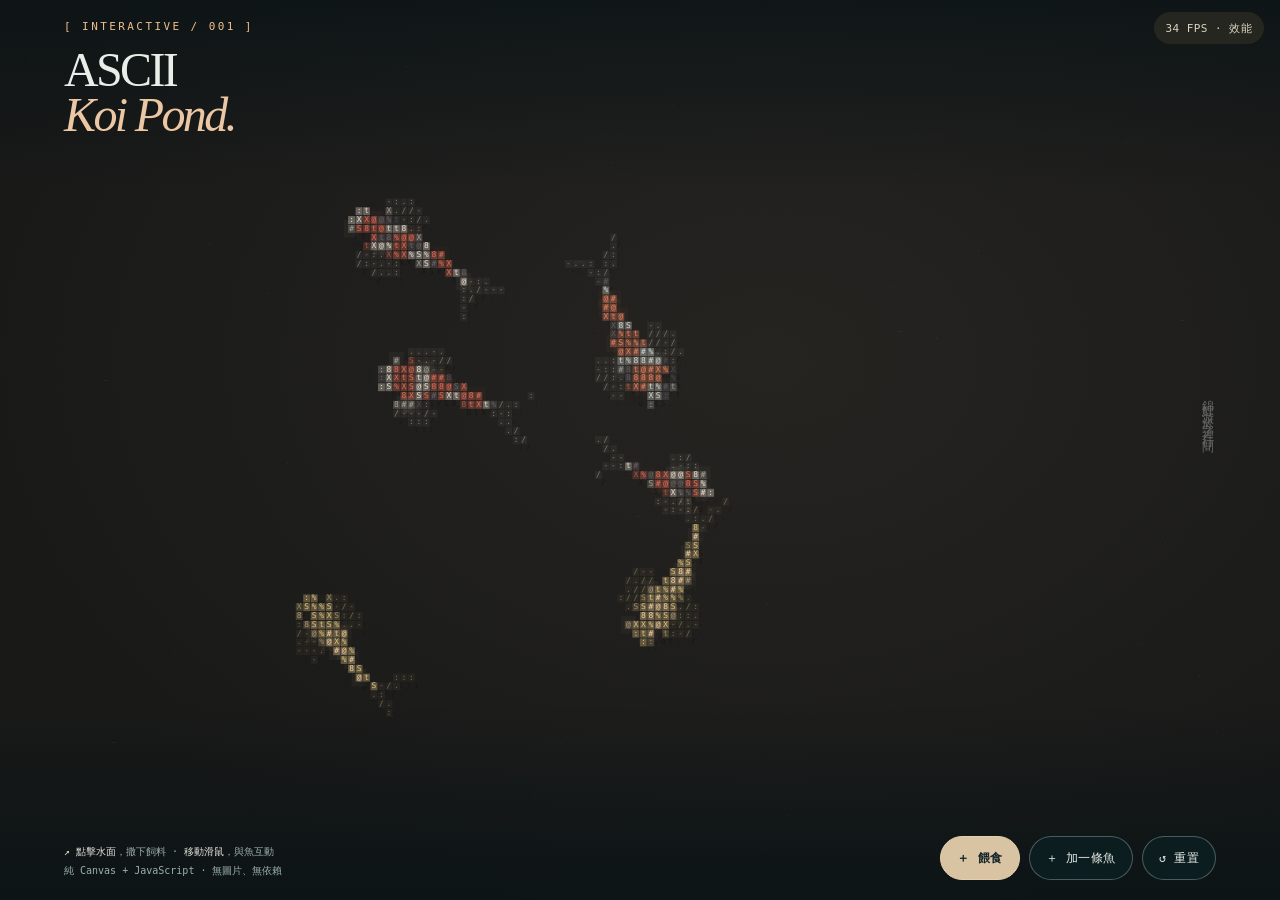
==== commit 6c1a3a65: "Remove extended koi barbels and bound snout rendering; add seven live pond controls" ====
--- a/koi/index.html
+++ b/koi/index.html
@@ -28,7 +28,7 @@
 #stage::before{opacity:.07}.brand h1{font-size:clamp(28px,4vw,48px)}.brand small{display:none}
 #fps{position:fixed;right:16px;top:max(12px,env(safe-area-inset-top));z-index:6;border:0;background:#262621;color:#d9d3bd;padding:7px 12px;min-height:32px;font-size:11px}
 header .right{display:none}#settings{position:fixed;right:12px;top:max(52px,calc(env(safe-area-inset-top) + 44px));z-index:8;width:min(340px,calc(100vw - 24px));max-height:calc(100dvh - 120px);overflow:auto;background:#242420f5;border:1px solid #77745c55;border-radius:16px;padding:18px;box-shadow:0 12px 50px #0008;font-size:12px}#settings[hidden]{display:none}#settings label{display:flex;justify-content:space-between;align-items:center;gap:10px;margin:13px 0}#settings input[type=range]{width:145px}#settings select{background:#38382e;color:#eee;padding:8px;border:1px solid #7775;border-radius:8px}#metrics{white-space:pre-line;color:#c4beaa;line-height:1.9;border-bottom:1px solid #7774;padding-bottom:12px;font-variant-numeric:tabular-nums}.settings-actions{display:flex;gap:8px}footer .instructions{font-size:10px}button.primary{background:#d8c3a2}input{accent-color:#c9b18e}@media(max-width:640px){.brand .tag{font-size:9px;margin-bottom:9px}.brand h1{font-size:29px}footer{gap:8px}.instructions{max-width:280px}}
-</style>
+.extra-settings{border-top:1px solid #7774;margin-top:14px;padding-top:14px}.extra-settings summary{cursor:pointer;min-height:35px;color:#dfc8a6}.extra-settings label{flex-wrap:wrap}.extra-settings input[type=range]{width:100%}.extra-settings output{margin-left:auto;font-variant-numeric:tabular-nums}#settings{overscroll-behavior:contain;padding-bottom:max(18px,env(safe-area-inset-bottom))}</style>
 </head>
 <body>
 <div id="stage"><canvas id="pond" aria-label="互動 ASCII 錦鯉池。點擊水面餵魚。"></canvas><div class="shade"></div></div>
@@ -36,18 +36,18 @@
 <div id="legend">錦鯉游於字裡行間</div>
 <footer><div class="instructions"><b>↗ 點擊水面</b>，撒下飼料 · <b>移動滑鼠</b>，與魚互動<br>純 Canvas + JavaScript · 無圖片、無依賴</div><div class="buttons"><button class="primary" id="feed">＋ 餵食</button><button id="add">＋ 加一條魚</button><button id="clear">↺ 重置</button></div></footer>
 <button id="fps" aria-controls="settings" aria-expanded="false">FPS — · 效能</button>
-<section id="settings" hidden aria-label="畫質與效能設定"><div id="metrics"></div><label>FPS 顯示<input type="checkbox" data-setting="fps"></label><label>幀率上限<select data-setting="cap"><option value="30">30 FPS</option><option value="60">60 FPS</option><option value="0">跟隨螢幕</option></select></label><label>畫質<select data-setting="quality"><option value="1">省電</option><option value="1.5">標準</option><option value="2">精緻</option></select></label><label>字元大小 <output id="glyph-value"></output><input type="range" min="75" max="110" step="1" data-setting="glyph"></label><label>游速<input type="range" min="0.5" max="1.5" step="0.1" data-setting="speed"></label><label>擺尾幅度<input type="range" min="0.5" max="1.5" step="0.1" data-setting="tail"></label><label>方格材質<input type="checkbox" data-setting="tiles"></label><label>微光<input type="checkbox" data-setting="glow"></label><label>柔暗影<input type="checkbox" data-setting="shadow"></label><label>水波<input type="checkbox" data-setting="ripples"></label><label>滑鼠驚嚇<input type="checkbox" data-setting="scare"></label><div class="settings-actions"><button id="restore-settings">還原參數</button><button id="close-settings">關閉</button></div></section>
+<section id="settings" hidden aria-label="畫質與效能設定"><div id="metrics"></div><label>FPS 顯示<input type="checkbox" data-setting="fps"></label><label>幀率上限<select data-setting="cap"><option value="30">30 FPS</option><option value="60">60 FPS</option><option value="0">跟隨螢幕</option></select></label><label>畫質<select data-setting="quality"><option value="1">省電</option><option value="1.5">標準</option><option value="2">精緻</option></select></label><label>字元大小 <output id="glyph-value"></output><input type="range" min="75" max="110" step="1" data-setting="glyph"></label><label>游速<input type="range" min="0.5" max="1.5" step="0.1" data-setting="speed"></label><label>擺尾幅度<input type="range" min="0.5" max="1.5" step="0.1" data-setting="tail"></label><label>方格材質<input type="checkbox" data-setting="tiles"></label><label>微光<input type="checkbox" data-setting="glow"></label><label>柔暗影<input type="checkbox" data-setting="shadow"></label><label>水波<input type="checkbox" data-setting="ripples"></label><label>滑鼠驚嚇<input type="checkbox" data-setting="scare"></label><details class="extra-settings"><summary>更多參數</summary><label>魚身大小<output data-value="fishScale" data-unit="倍"></output><input aria-label="魚身大小" type="range" min="0.7" max="1.4" step="0.1" data-setting="fishScale"></label><label>擺尾頻率<output data-value="tailRate" data-unit="倍"></output><input aria-label="擺尾頻率" type="range" min="0.5" max="2" step="0.1" data-setting="tailRate"></label><label>每次餵食<output data-value="feedAmount" data-unit="顆"></output><input aria-label="每次餵食" type="range" min="1" max="12" step="1" data-setting="feedAmount"></label><label>飼料散布<output data-value="feedSpread" data-unit="px"></output><input aria-label="飼料散布" type="range" min="5" max="80" step="5" data-setting="feedSpread"></label><label>水流強度<output data-value="current" data-unit=""></output><input aria-label="水流強度" type="range" min="0" max="20" step="1" data-setting="current"></label><label>水流方向<output data-value="currentAngle" data-unit="°"></output><input aria-label="水流方向" type="range" min="0" max="360" step="15" data-setting="currentAngle"></label><label>魚身亮度<output data-value="brightness" data-unit="倍"></output><input aria-label="魚身亮度" type="range" min="0.5" max="1.5" step="0.1" data-setting="brightness"></label></details><div class="settings-actions"><button id="restore-settings">還原參數</button><button id="close-settings">關閉</button></div></section>
 <div id="toast" role="status" aria-live="polite"></div>
 <script>
 (()=>{
 'use strict';
 const canvas=document.getElementById('pond'),ctx=canvas.getContext('2d');
 const stage=document.getElementById('stage');
-const defaults={fps:true,cap:60,quality:1.5,glyph:88,speed:1,tail:1,tiles:true,glow:true,shadow:true,ripples:true,scare:true};
+const defaults={fps:true,cap:60,quality:1.5,glyph:88,speed:1,tail:1,tiles:true,glow:true,shadow:true,ripples:true,scare:true,fishScale:1,tailRate:1,feedAmount:6,feedSpread:36,current:0,currentAngle:0,brightness:1};
 let settings={...defaults};try{const saved=JSON.parse(localStorage.getItem('koi-settings-v2')||'{}');for(const k in defaults)if(typeof saved[k]===typeof defaults[k])settings[k]=saved[k]}catch(e){}
-for(const [k,min,max] of [['glyph',75,110],['speed',.5,1.5],['tail',.5,1.5]])settings[k]=Math.max(min,Math.min(max,settings[k]));if(![0,30,60].includes(settings.cap))settings.cap=60;if(![1,1.5,2].includes(settings.quality))settings.quality=1.5;
+for(const [k,min,max] of [['glyph',75,110],['speed',.5,1.5],['tail',.5,1.5],['fishScale',.7,1.4],['tailRate',.5,2],['feedAmount',1,12],['feedSpread',5,80],['current',0,20],['currentAngle',0,360],['brightness',.5,1.5]])settings[k]=Number.isFinite(settings[k])?Math.max(min,Math.min(max,settings[k])):defaults[k];if(![0,30,60].includes(settings.cap))settings.cap=60;if(![1,1.5,2].includes(settings.quality))settings.quality=1.5;
 const fpsButton=document.getElementById('fps'),panel=document.getElementById('settings'),metrics=document.getElementById('metrics');
-function syncSettings(){document.querySelectorAll('[data-setting]').forEach(el=>{const k=el.dataset.setting;if(el.type==='checkbox')el.checked=settings[k];else el.value=settings[k]});document.getElementById('glyph-value').textContent=settings.glyph+'%';if(!settings.fps)fpsButton.textContent='效能 ⚙'}
+function syncSettings(){document.querySelectorAll('[data-setting]').forEach(el=>{const k=el.dataset.setting;if(el.type==='checkbox')el.checked=settings[k];else el.value=settings[k]});document.getElementById('glyph-value').textContent=settings.glyph+'%';document.querySelectorAll('[data-value]').forEach(el=>el.textContent=settings[el.dataset.value]+el.dataset.unit);if(!settings.fps)fpsButton.textContent='效能 ⚙'}
 function togglePanel(open){panel.hidden=!open;fpsButton.setAttribute('aria-expanded',String(open))}fpsButton.onclick=()=>togglePanel(panel.hidden);document.getElementById('close-settings').onclick=()=>togglePanel(false);
 document.querySelectorAll('[data-setting]').forEach(el=>el.addEventListener('input',()=>{settings[el.dataset.setting]=el.type==='checkbox'?el.checked:Number(el.value);try{localStorage.setItem('koi-settings-v2',JSON.stringify(settings))}catch(e){}syncSettings();if(el.dataset.setting==='quality')resize()}));
 document.getElementById('restore-settings').onclick=()=>{settings={...defaults};try{localStorage.removeItem('koi-settings-v2')}catch(e){}syncSettings();resize()};syncSettings();
@@ -72,17 +72,17 @@
 }
 function reset(){fish=[];food=[];ripples=[];nextId=1;eaten=0;eatenEl.textContent=0;const count=W<600?4:6;for(let i=0;i<count;i++){const x=W<600?W*(i%2?.72:.30):W*(.25+.55*h(i,6.2));const y=H*(.23+.54*(i+.5)/count);addFish(x,y)}foodEl.textContent='0'}
 function feed(x,y){
- for(let j=0;j<6;j++){const a=rand(0,TAU),r=rand(5,36);food.push({x:clamp(x+Math.cos(a)*r,10,W-10),y:clamp(y+Math.sin(a)*r,10,H-10),age:0,life:rand(18,25),phase:rand(0,TAU)})}
+ for(let j=0;j<Math.round(settings.feedAmount);j++){const a=rand(0,TAU),r=rand(0,settings.feedSpread);food.push({x:clamp(x+Math.cos(a)*r,10,W-10),y:clamp(y+Math.sin(a)*r,10,H-10),age:0,life:rand(18,25),phase:rand(0,TAU)})}
  if(food.length>100)food.splice(0,food.length-100);ripples.push({x,y,age:0,max:85});foodEl.textContent=food.length;
 }
 let pointer={x:-500,y:-500,lastX:-500,lastY:-500,speed:0,active:false};
 function movePointer(x,y){const s=Math.hypot(x-pointer.x,y-pointer.y);pointer.speed=pointer.active?s*25:0;pointer.x=x;pointer.y=y;pointer.active=true}
 function update(dt){
  time+=dt;pointer.speed*=Math.exp(-dt*5);
- food.forEach(p=>{p.age+=dt;p.y+=Math.sin(p.phase+time)*dt*.45});food=food.filter(p=>p.age<p.life);foodEl.textContent=food.length;
+ food.forEach(p=>{p.age+=dt;p.y=clamp(p.y+Math.sin(p.phase+time)*dt*.45+Math.sin(settings.currentAngle*Math.PI/180)*settings.current*dt,10,H-10);p.x=clamp(p.x+Math.cos(settings.currentAngle*Math.PI/180)*settings.current*dt,10,W-10)});food=food.filter(p=>p.age<p.life);foodEl.textContent=food.length;
  ripples.forEach(r=>r.age+=dt);ripples=ripples.filter(r=>r.age<2.3);
  for(let i=0;i<fish.length;i++){
-  const f=fish[i];f.phase+=dt*(2.7+f.speed*.035);f.wander-=dt;
+  const f=fish[i];f.phase+=dt*(2.7+f.speed*.035)*settings.tailRate;f.wander-=dt;
   if(f.wander<=0){f.wander=rand(1.5,3.5);f.turn=rand(-.75,.75)}
   let dx=Math.cos(f.angle)+Math.cos(f.angle+f.turn)*.35,dy=Math.sin(f.angle)+Math.sin(f.angle+f.turn)*.35;
   let target=null,best=Infinity;
@@ -101,6 +101,7 @@
   const goal=target?randless(f,54,65):f.cruise;
   f.speed+=(goal-f.speed)*Math.min(1,dt*1.5);
   f.x+=Math.cos(f.angle)*f.speed*dt*settings.speed;f.y+=Math.sin(f.angle)*f.speed*dt*settings.speed;
+  f.x+=Math.cos(settings.currentAngle*Math.PI/180)*settings.current*dt*.2;f.y+=Math.sin(settings.currentAngle*Math.PI/180)*settings.current*dt*.2;
   f.x=clamp(f.x,-30,W+30);f.y=clamp(f.y,-30,H+30);
  }
 }
@@ -110,7 +111,7 @@
 function glyphAt(x,y,glyph,color,alpha=1){ctx.globalAlpha=alpha;ctx.fillStyle=color;ctx.fillText(glyph,x,y)}
 // The fish are drawn entirely from characters. Each screen cell is mapped back to fish-body space.
 function koiGlyph(f){
- const L=f.len,cw=8.5*settings.glyph/100,ch=10*settings.glyph/100;
+ const L=f.len*settings.fishScale,cw=8.5*settings.glyph/100,ch=10*settings.glyph/100;
  // Piecewise spine follows the head with delayed bends increasing toward the tail.
  const spine=[];let x=f.x+Math.cos(f.angle)*L*.4,y=f.y+Math.sin(f.angle)*L*.4;
  for(let i=0;i<=16;i++){const u=i/16,angle=f.angle-(f.bend||0)*u*.7+Math.sin(f.phase-u*5)*u*u*.65*settings.tail;spine.push({x,y,u});x-=Math.cos(angle)*L/16;y-=Math.sin(angle)*L/16}
@@ -118,10 +119,11 @@
  for(let py=Math.floor(minY/ch)*ch;py<maxY;py+=ch)for(let px=Math.floor(minX/cw)*cw;px<maxX;px+=cw){
  let best=Infinity,u=0,v=0;
  for(let i=0;i<16;i++){const a=spine[i],b=spine[i+1],dx=b.x-a.x,dy=b.y-a.y,t=clamp(((px-a.x)*dx+(py-a.y)*dy)/(dx*dx+dy*dy),0,1),rx=px-a.x-t*dx,ry=py-a.y-t*dy,d=rx*rx+ry*ry;if(d<best){best=d;u=(i+t)/16;v=(rx*(-dy)+ry*dx)/Math.hypot(dx,dy)/L}}
- if(u>=.999)continue;
+ // Reject endpoint projections: lateral distance alone must not extend the snout.
+ if(u<=0||u>=.999)continue;
  const av=Math.abs(v),w=(u<.16?.14*Math.sqrt(Math.sin(u/.16*Math.PI/2)):.025+.115*Math.pow(Math.max(0,1-(u-.16)/.62),1.3))*f.bulk;
- const body=u<.79&&av<w,barbel=u<.06&&av>.045&&av<.095,tail=u>.75&&av<(.025+(u-.75)*.65)&&u<.88+av*.75,fin=((u-.28)/.14)**2+((av-.17)/.085)**2<1;
- if(!body&&!tail&&!fin&&!barbel)continue;
+ const body=u<.79&&av<w,tail=u>.75&&av<(.025+(u-.75)*.65)&&u<.88+av*.75,fin=((u-.28)/.14)**2+((av-.17)/.085)**2<1;
+ if(!body&&!tail&&!fin)continue;
  const n=h(Math.floor(u*36),Math.floor(v*50),f.id),p=f.look;
  let color=p.white,glyph='t%SX8@#'[Math.floor(n*7)],alpha=.93;
  if(body){const across=av/(w||1);let red=false;for(let j=0;j<3;j++){const center=.16+j*.22+(h(f.id,j)-.5)*.06;if(((u-center)/(.065+h(j,f.id)*.025))**2+((v-(h(j,3,f.id)-.5)*.045)/(.12*f.bulk))**2<1)red=true}if(red)color=p.red;if((p.pattern===1||p.pattern===3)&&h(Math.floor(u*15),Math.floor(v*18),f.id)>.8)color=p.dark;if(p.pattern===2)color=n>.6?p.red:p.white;if(p.pattern===4)color=p.white;if(across>.83)alpha=.55;if(u>.065&&u<.15&&across>.55&&across<.9){glyph='o';color='#262321'}if(u<.045)glyph=':';
@@ -129,7 +131,7 @@
  if(settings.shadow)glyphAt(px+5,py+8,glyph,'#000000',.3);
  if(settings.tiles){ctx.globalAlpha=alpha*(body?.36:.12);ctx.fillStyle=color;ctx.fillRect(px-cw*.46,py-ch*.45,cw*.92,ch*.9)}
  if(settings.glow&&body&&n>.7){ctx.globalAlpha=.035;ctx.fillStyle=color;ctx.fillRect(px-cw,py-ch,cw*2,ch*2)}
- glyphAt(px,py,glyph,color,alpha);
+ glyphAt(px,py,glyph,color,Math.min(1,alpha*settings.brightness));
  }
 }
 
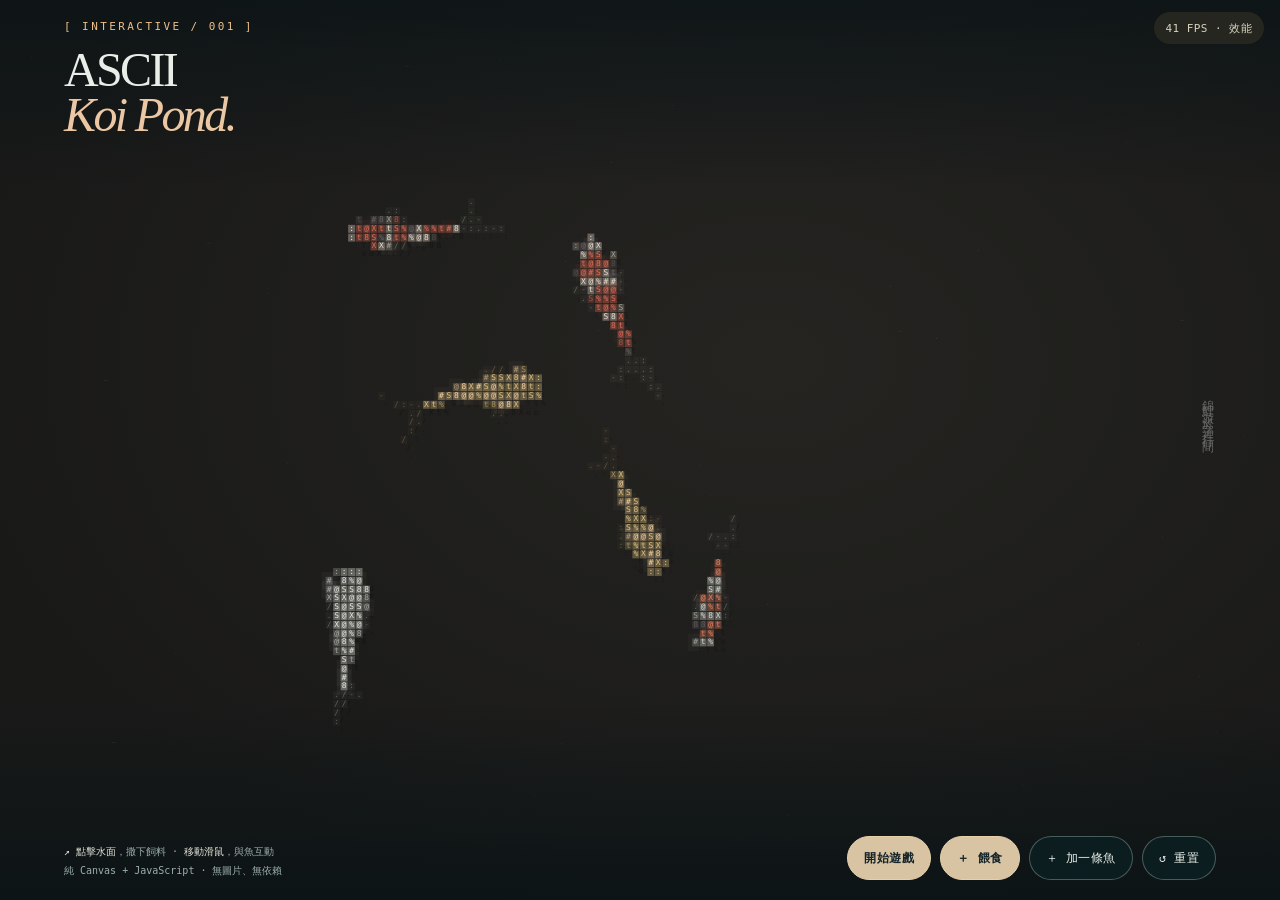
==== commit 15e532a1: "Add koi survival game with joystick, world camera, growth and predator AI; refine side fins" ====
--- a/koi/index.html
+++ b/koi/index.html
@@ -28,30 +28,53 @@
 #stage::before{opacity:.07}.brand h1{font-size:clamp(28px,4vw,48px)}.brand small{display:none}
 #fps{position:fixed;right:16px;top:max(12px,env(safe-area-inset-top));z-index:6;border:0;background:#262621;color:#d9d3bd;padding:7px 12px;min-height:32px;font-size:11px}
 header .right{display:none}#settings{position:fixed;right:12px;top:max(52px,calc(env(safe-area-inset-top) + 44px));z-index:8;width:min(340px,calc(100vw - 24px));max-height:calc(100dvh - 120px);overflow:auto;background:#242420f5;border:1px solid #77745c55;border-radius:16px;padding:18px;box-shadow:0 12px 50px #0008;font-size:12px}#settings[hidden]{display:none}#settings label{display:flex;justify-content:space-between;align-items:center;gap:10px;margin:13px 0}#settings input[type=range]{width:145px}#settings select{background:#38382e;color:#eee;padding:8px;border:1px solid #7775;border-radius:8px}#metrics{white-space:pre-line;color:#c4beaa;line-height:1.9;border-bottom:1px solid #7774;padding-bottom:12px;font-variant-numeric:tabular-nums}.settings-actions{display:flex;gap:8px}footer .instructions{font-size:10px}button.primary{background:#d8c3a2}input{accent-color:#c9b18e}@media(max-width:640px){.brand .tag{font-size:9px;margin-bottom:9px}.brand h1{font-size:29px}footer{gap:8px}.instructions{max-width:280px}}
-.extra-settings{border-top:1px solid #7774;margin-top:14px;padding-top:14px}.extra-settings summary{cursor:pointer;min-height:35px;color:#dfc8a6}.extra-settings label{flex-wrap:wrap}.extra-settings input[type=range]{width:100%}.extra-settings output{margin-left:auto;font-variant-numeric:tabular-nums}#settings{overscroll-behavior:contain;padding-bottom:max(18px,env(safe-area-inset-bottom))}</style>
+.extra-settings{border-top:1px solid #7774;margin-top:14px;padding-top:14px}.extra-settings summary{cursor:pointer;min-height:35px;color:#dfc8a6}.extra-settings label{flex-wrap:wrap}.extra-settings input[type=range]{width:100%}.extra-settings output{margin-left:auto;font-variant-numeric:tabular-nums}#settings{overscroll-behavior:contain;padding-bottom:max(18px,env(safe-area-inset-bottom))}#game-hud{position:fixed;top:max(16px,env(safe-area-inset-top));left:12px;z-index:5;display:flex;align-items:center;gap:8px;font-size:11px;max-width:70%;flex-wrap:wrap}#game-hud[hidden],#stick[hidden],#game-overlay[hidden]{display:none}#game-hud button{font-size:11px;padding:8px 12px}#game-stats{color:#e8d3a7}#stick{position:fixed;bottom:max(30px,env(safe-area-inset-bottom));left:24px;width:116px;height:116px;background:#e8dbb315;border:1px solid #e8dbb344;border-radius:50%;z-index:5;touch-action:none}#stick i{position:absolute;width:44px;height:44px;left:35px;top:35px;border-radius:50%;background:#d8c3a26b;pointer-events:none}#game-overlay{position:fixed;inset:0;background:#101512d9;display:flex;align-items:center;justify-content:center;flex-direction:column;gap:12px;z-index:12}#game-overlay p{font-size:13px;color:#c8c3ad}body.playing header,body.playing footer,body.playing #legend{display:none}body.playing #fps{top:auto;bottom:max(20px,env(safe-area-inset-bottom))}body.playing #settings{top:70px}#settings .game-locked{opacity:.45}#settings input:disabled{cursor:not-allowed}</style>
 </head>
 <body>
 <div id="stage"><canvas id="pond" aria-label="互動 ASCII 錦鯉池。點擊水面餵魚。"></canvas><div class="shade"></div></div>
 <header><div class="brand"><div class="tag">[ INTERACTIVE / 001 ]</div><h1>ASCII<br><em>Koi Pond.</em></h1><small>一池字元，一點漣漪。<br>每條魚都是即時繪製的文字。</small></div><div class="right">POND STATUS<strong><span id="fishCount">6</span> koi · <span id="foodCount">0</span> food</strong>已吃掉 <span id="eatenCount">0</span> 顆</div></header>
 <div id="legend">錦鯉游於字裡行間</div>
-<footer><div class="instructions"><b>↗ 點擊水面</b>，撒下飼料 · <b>移動滑鼠</b>，與魚互動<br>純 Canvas + JavaScript · 無圖片、無依賴</div><div class="buttons"><button class="primary" id="feed">＋ 餵食</button><button id="add">＋ 加一條魚</button><button id="clear">↺ 重置</button></div></footer>
+<footer><div class="instructions"><b>↗ 點擊水面</b>，撒下飼料 · <b>移動滑鼠</b>，與魚互動<br>純 Canvas + JavaScript · 無圖片、無依賴</div><div class="buttons"><button class="primary" id="start-game">開始遊戲</button><button class="primary" id="feed">＋ 餵食</button><button id="add">＋ 加一條魚</button><button id="clear">↺ 重置</button></div></footer>
 <button id="fps" aria-controls="settings" aria-expanded="false">FPS — · 效能</button>
-<section id="settings" hidden aria-label="畫質與效能設定"><div id="metrics"></div><label>FPS 顯示<input type="checkbox" data-setting="fps"></label><label>幀率上限<select data-setting="cap"><option value="30">30 FPS</option><option value="60">60 FPS</option><option value="0">跟隨螢幕</option></select></label><label>畫質<select data-setting="quality"><option value="1">省電</option><option value="1.5">標準</option><option value="2">精緻</option></select></label><label>字元大小 <output id="glyph-value"></output><input type="range" min="75" max="110" step="1" data-setting="glyph"></label><label>游速<input type="range" min="0.5" max="1.5" step="0.1" data-setting="speed"></label><label>擺尾幅度<input type="range" min="0.5" max="1.5" step="0.1" data-setting="tail"></label><label>方格材質<input type="checkbox" data-setting="tiles"></label><label>微光<input type="checkbox" data-setting="glow"></label><label>柔暗影<input type="checkbox" data-setting="shadow"></label><label>水波<input type="checkbox" data-setting="ripples"></label><label>滑鼠驚嚇<input type="checkbox" data-setting="scare"></label><details class="extra-settings"><summary>更多參數</summary><label>魚身大小<output data-value="fishScale" data-unit="倍"></output><input aria-label="魚身大小" type="range" min="0.7" max="1.4" step="0.1" data-setting="fishScale"></label><label>擺尾頻率<output data-value="tailRate" data-unit="倍"></output><input aria-label="擺尾頻率" type="range" min="0.5" max="2" step="0.1" data-setting="tailRate"></label><label>每次餵食<output data-value="feedAmount" data-unit="顆"></output><input aria-label="每次餵食" type="range" min="1" max="12" step="1" data-setting="feedAmount"></label><label>飼料散布<output data-value="feedSpread" data-unit="px"></output><input aria-label="飼料散布" type="range" min="5" max="80" step="5" data-setting="feedSpread"></label><label>水流強度<output data-value="current" data-unit=""></output><input aria-label="水流強度" type="range" min="0" max="20" step="1" data-setting="current"></label><label>水流方向<output data-value="currentAngle" data-unit="°"></output><input aria-label="水流方向" type="range" min="0" max="360" step="15" data-setting="currentAngle"></label><label>魚身亮度<output data-value="brightness" data-unit="倍"></output><input aria-label="魚身亮度" type="range" min="0.5" max="1.5" step="0.1" data-setting="brightness"></label></details><div class="settings-actions"><button id="restore-settings">還原參數</button><button id="close-settings">關閉</button></div></section>
+<section id="settings" hidden aria-label="畫質與效能設定"><div id="metrics"></div><label>FPS 顯示<input type="checkbox" data-setting="fps"></label><label>幀率上限<select data-setting="cap"><option value="30">30 FPS</option><option value="60">60 FPS</option><option value="0">跟隨螢幕</option></select></label><label>畫質<select data-setting="quality"><option value="1">省電</option><option value="1.5">標準</option><option value="2">精緻</option></select></label><label>字元大小 <output id="glyph-value"></output><input type="range" min="75" max="110" step="1" data-setting="glyph"></label><label>游速<input type="range" min="0.5" max="1.5" step="0.1" data-setting="speed"></label><label>擺尾幅度<input type="range" min="0.5" max="1.5" step="0.1" data-setting="tail"></label><label>方格材質<input type="checkbox" data-setting="tiles"></label><label>微光<input type="checkbox" data-setting="glow"></label><label>柔暗影<input type="checkbox" data-setting="shadow"></label><label>水波<input type="checkbox" data-setting="ripples"></label><label>滑鼠驚嚇<input type="checkbox" data-setting="scare"></label><label>側鰭大小<input aria-label="側鰭大小" type="range" min="0" max="1" step="0.1" data-setting="finSize"></label><details class="extra-settings"><summary>更多參數</summary><label>魚身大小<output data-value="fishScale" data-unit="倍"></output><input aria-label="魚身大小" type="range" min="0.7" max="1.4" step="0.1" data-setting="fishScale"></label><label>擺尾頻率<output data-value="tailRate" data-unit="倍"></output><input aria-label="擺尾頻率" type="range" min="0.5" max="2" step="0.1" data-setting="tailRate"></label><label>每次餵食<output data-value="feedAmount" data-unit="顆"></output><input aria-label="每次餵食" type="range" min="1" max="12" step="1" data-setting="feedAmount"></label><label>飼料散布<output data-value="feedSpread" data-unit="px"></output><input aria-label="飼料散布" type="range" min="5" max="80" step="5" data-setting="feedSpread"></label><label>水流強度<output data-value="current" data-unit=""></output><input aria-label="水流強度" type="range" min="0" max="20" step="1" data-setting="current"></label><label>水流方向<output data-value="currentAngle" data-unit="°"></output><input aria-label="水流方向" type="range" min="0" max="360" step="15" data-setting="currentAngle"></label><label>魚身亮度<output data-value="brightness" data-unit="倍"></output><input aria-label="魚身亮度" type="range" min="0.5" max="1.5" step="0.1" data-setting="brightness"></label></details><div class="settings-actions"><button id="restore-settings">還原參數</button><button id="close-settings">關閉</button></div></section>
+<div id="game-hud" hidden><span id="game-stats"></span><button id="pause-game">暫停</button><button id="exit-game">回池塘</button></div><div id="stick" hidden aria-label="拖曳搖桿控制方向"><i></i></div><div id="game-overlay" hidden><h2 id="game-title"></h2><p id="game-result"></p><button id="resume-game">繼續</button><button id="retry-game">再玩一次</button><button id="back-pond">回池塘</button></div>
 <div id="toast" role="status" aria-live="polite"></div>
 <script>
 (()=>{
 'use strict';
 const canvas=document.getElementById('pond'),ctx=canvas.getContext('2d');
 const stage=document.getElementById('stage');
-const defaults={fps:true,cap:60,quality:1.5,glyph:88,speed:1,tail:1,tiles:true,glow:true,shadow:true,ripples:true,scare:true,fishScale:1,tailRate:1,feedAmount:6,feedSpread:36,current:0,currentAngle:0,brightness:1};
+const defaults={fps:true,cap:60,quality:1.5,glyph:88,speed:1,tail:1,tiles:true,glow:true,shadow:true,ripples:true,scare:true,fishScale:1,tailRate:1,feedAmount:6,feedSpread:36,current:0,currentAngle:0,brightness:1,finSize:1};
 let settings={...defaults};try{const saved=JSON.parse(localStorage.getItem('koi-settings-v2')||'{}');for(const k in defaults)if(typeof saved[k]===typeof defaults[k])settings[k]=saved[k]}catch(e){}
-for(const [k,min,max] of [['glyph',75,110],['speed',.5,1.5],['tail',.5,1.5],['fishScale',.7,1.4],['tailRate',.5,2],['feedAmount',1,12],['feedSpread',5,80],['current',0,20],['currentAngle',0,360],['brightness',.5,1.5]])settings[k]=Number.isFinite(settings[k])?Math.max(min,Math.min(max,settings[k])):defaults[k];if(![0,30,60].includes(settings.cap))settings.cap=60;if(![1,1.5,2].includes(settings.quality))settings.quality=1.5;
+for(const [k,min,max] of [['glyph',75,110],['speed',.5,1.5],['tail',.5,1.5],['fishScale',.7,1.4],['tailRate',.5,2],['feedAmount',1,12],['feedSpread',5,80],['current',0,20],['currentAngle',0,360],['brightness',.5,1.5],['finSize',0,1]])settings[k]=Number.isFinite(settings[k])?Math.max(min,Math.min(max,settings[k])):defaults[k];if(![0,30,60].includes(settings.cap))settings.cap=60;if(![1,1.5,2].includes(settings.quality))settings.quality=1.5;
 const fpsButton=document.getElementById('fps'),panel=document.getElementById('settings'),metrics=document.getElementById('metrics');
 function syncSettings(){document.querySelectorAll('[data-setting]').forEach(el=>{const k=el.dataset.setting;if(el.type==='checkbox')el.checked=settings[k];else el.value=settings[k]});document.getElementById('glyph-value').textContent=settings.glyph+'%';document.querySelectorAll('[data-value]').forEach(el=>el.textContent=settings[el.dataset.value]+el.dataset.unit);if(!settings.fps)fpsButton.textContent='效能 ⚙'}
 function togglePanel(open){panel.hidden=!open;fpsButton.setAttribute('aria-expanded',String(open))}fpsButton.onclick=()=>togglePanel(panel.hidden);document.getElementById('close-settings').onclick=()=>togglePanel(false);
 document.querySelectorAll('[data-setting]').forEach(el=>el.addEventListener('input',()=>{settings[el.dataset.setting]=el.type==='checkbox'?el.checked:Number(el.value);try{localStorage.setItem('koi-settings-v2',JSON.stringify(settings))}catch(e){}syncSettings();if(el.dataset.setting==='quality')resize()}));
 document.getElementById('restore-settings').onclick=()=>{settings={...defaults};try{localStorage.removeItem('koi-settings-v2')}catch(e){}syncSettings();resize()};syncSettings();
 let samples=[],measureAt=0,lastRender=0,paintMs=0;
+const game={mode:'pond',worldW:0,worldH:0,camera:{x:0,y:0,zoom:1},player:null,fish:[],elapsed:0,eaten:0,spawn:0,protectedUntil:0};
+const stick=document.getElementById('stick'),knob=stick.querySelector('i'),keys=new Set(),input={x:0,y:0,id:null};
+const locked=['fishScale','speed','tailRate','tail','feedAmount','feedSpread','current','currentAngle','finSize'];
+function gameUI(){const playing=game.mode!=='pond';document.body.classList.toggle('playing',playing);document.getElementById('game-hud').hidden=!playing;stick.hidden=!playing;document.getElementById('game-overlay').hidden=!['paused','over'].includes(game.mode);document.getElementById('game-title').textContent=game.mode==='over'?'被大魚吃掉了':'已暫停';document.getElementById('game-result').textContent=`存活 ${Math.floor(game.elapsed)} 秒 · 吃掉 ${game.eaten} 條 · 體型 ${Math.round(game.player?.len||0)}`;document.getElementById('resume-game').hidden=game.mode!=='paused';document.querySelectorAll('[data-setting]').forEach(el=>{el.disabled=playing&&locked.includes(el.dataset.setting);el.closest('label').classList.toggle('game-locked',el.disabled)});document.getElementById('restore-settings').disabled=playing;}
+function gameFish(x,y,len){return{id:nextId++,x,y,len,angle:rand(-Math.PI,Math.PI),phase:rand(0,TAU),bulk:rand(.9,1.1),seed:rand(0,20),look:looks[Math.floor(rand(0,looks.length))],turn:0}}
+function spawnGameFish(){let x,y;const p=game.player,size=clamp(p.len*rand(.4,1.8),25,310),safe=size>p.len*1.18?Math.max(W,H)*.7:p.len*3;for(let tries=0;tries<20;tries++){x=rand(60,game.worldW-60);y=rand(60,game.worldH-60);if(Math.hypot(x-p.x,y-p.y)>safe)break}if(Math.hypot(x-p.x,y-p.y)<safe)return;game.fish.push(gameFish(x,y,clamp(size,25,310)))}
+function startGame(){game.mode='playing';game.worldW=Math.max(1800,W*3);game.worldH=Math.max(1800,H*3);game.elapsed=0;game.eaten=0;game.spawn=0;game.player=gameFish(game.worldW/2,game.worldH/2,65);game.player.look=looks[0];game.fish=[];for(let i=0;i<38;i++)spawnGameFish();game.camera={x:game.player.x,y:game.player.y,zoom:1};game.protectedUntil=4;input.x=input.y=0;keys.clear();togglePanel(false);gameUI();say('搖桿／方向鍵移動 · 吃小魚，躲大魚')}
+function exitGame(){game.mode='pond';input.x=input.y=0;keys.clear();gameUI();resize()}
+function pauseGame(){if(game.mode!=='playing')return;game.mode='paused';input.x=input.y=0;keys.clear();knob.style.transform='';gameUI()}
+document.getElementById('start-game').onclick=startGame;document.getElementById('retry-game').onclick=startGame;document.getElementById('exit-game').onclick=exitGame;document.getElementById('back-pond').onclick=exitGame;document.getElementById('pause-game').onclick=pauseGame;document.getElementById('resume-game').onclick=()=>{game.mode='playing';last=performance.now();gameUI()};
+function stickMove(e){const r=stick.getBoundingClientRect(),dx=e.clientX-r.left-r.width/2,dy=e.clientY-r.top-r.height/2,d=Math.max(1,Math.hypot(dx,dy)/40);input.x=dx/d/40;input.y=dy/d/40;knob.style.transform=`translate(${input.x*35}px,${input.y*35}px)`}
+stick.onpointerdown=e=>{input.id=e.pointerId;stick.setPointerCapture(e.pointerId);stickMove(e)};stick.onpointermove=e=>{if(e.pointerId===input.id)stickMove(e)};for(const ev of ['pointerup','pointercancel','lostpointercapture'])stick.addEventListener(ev,()=>{input.id=null;input.x=input.y=0;knob.style.transform=''});
+addEventListener('keydown',e=>{if(game.mode==='pond')return;if(['ArrowUp','ArrowDown','ArrowLeft','ArrowRight','w','a','s','d'].includes(e.key)){e.preventDefault();keys.add(e.key)}if(e.key==='Escape')pauseGame()});addEventListener('keyup',e=>keys.delete(e.key));addEventListener('blur',pauseGame);
+function updateGame(dt){if(game.mode!=='playing')return;game.elapsed+=dt;const p=game.player;let dx=input.x+(keys.has('ArrowRight')||keys.has('d')?1:0)-(keys.has('ArrowLeft')||keys.has('a')?1:0),dy=input.y+(keys.has('ArrowDown')||keys.has('s')?1:0)-(keys.has('ArrowUp')||keys.has('w')?1:0),mag=Math.min(1,Math.hypot(dx,dy));if(mag>.08){const delta=wrap(Math.atan2(dy,dx)-p.angle);p.angle+=clamp(delta,-dt*4.5,dt*4.5);p.bend=clamp(delta,-1,1);const speed=125*Math.pow(65/p.len,.2);p.x+=Math.cos(p.angle)*speed*mag*dt;p.y+=Math.sin(p.angle)*speed*mag*dt}p.x=clamp(p.x,p.len*.5,game.worldW-p.len*.5);p.y=clamp(p.y,p.len*.5,game.worldH-p.len*.5);p.phase+=dt*5;
+for(const f of game.fish){const distance=dist(f,p),danger=f.len>p.len*1.18,prey=f.len<p.len*.82;let angle=f.angle+Math.sin(game.elapsed*.7+f.seed)*.2;if(distance<330&&(danger||prey))angle=Math.atan2(p.y-f.y,p.x-f.x)+(prey?Math.PI:0);if(f.x<60||f.x>game.worldW-60||f.y<60||f.y>game.worldH-60)angle=Math.atan2(game.worldH/2-f.y,game.worldW/2-f.x);const delta=wrap(angle-f.angle);f.angle+=clamp(delta,-dt*1.5,dt*1.5);f.bend=delta;const speed=danger&&distance<330?85:45;f.x+=Math.cos(f.angle)*speed*dt;f.y+=Math.sin(f.angle)*speed*dt;f.phase+=dt*4;
+const mouth={x:p.x+Math.cos(p.angle)*p.len*.34,y:p.y+Math.sin(p.angle)*p.len*.34},enemyMouth={x:f.x+Math.cos(f.angle)*f.len*.34,y:f.y+Math.sin(f.angle)*f.len*.34};if(prey&&dist(mouth,f)<f.len*.18+p.len*.07){f.dead=true;game.eaten++;p.len=Math.min(260,p.len+Math.max(1.4,f.len*.055))}else if(danger&&game.elapsed>game.protectedUntil&&dist(enemyMouth,p)<p.len*.18+f.len*.07){game.mode='over';gameUI();break}}
+game.fish=game.fish.filter(f=>!f.dead);game.spawn+=dt;if(game.spawn>1.5){game.spawn=0;if(game.fish.length<42)spawnGameFish()}game.camera.x+=(p.x-game.camera.x)*Math.min(1,dt*7);game.camera.y+=(p.y-game.camera.y)*Math.min(1,dt*7);const target=clamp(Math.sqrt(65/p.len),.52,1);game.camera.zoom+=(target-game.camera.zoom)*Math.min(1,dt*2);document.getElementById('game-stats').textContent=`${Math.floor(game.elapsed)}秒 · 吃 ${game.eaten} 條 · 體型 ${Math.round(p.len)}${game.elapsed<4?' · 保護中':''} · ＋可吃 !危險`;
+}
+function renderGame(){ctx.clearRect(0,0,W,H);const cam=game.camera,z=cam.zoom,p=game.player;ctx.save();ctx.translate(W/2-cam.x*z,H/2-cam.y*z);ctx.scale(z,z);ctx.strokeStyle='#e0d5ab22';ctx.lineWidth=2;ctx.strokeRect(0,0,game.worldW,game.worldH);ctx.fillStyle='#b4ae8733';ctx.font='11px monospace';for(let gx=Math.max(0,Math.floor((cam.x-W/z/2)/110)*110);gx<Math.min(game.worldW,cam.x+W/z/2);gx+=110)for(let gy=Math.max(0,Math.floor((cam.y-H/z/2)/110)*110);gy<Math.min(game.worldH,cam.y+H/z/2);gy+=110)ctx.fillText('·',gx,gy);ctx.font=`500 ${9*settings.glyph/100}px monospace`;ctx.textAlign='center';ctx.textBaseline='middle';const visible=game.fish.filter(f=>Math.abs(f.x-cam.x)<W/z/2+f.len&&Math.abs(f.y-cam.y)<H/z/2+f.len);for(const f of [...visible,p]){koiGlyph(f);if(f!==p){ctx.globalAlpha=.65;ctx.fillStyle=f.len>p.len*1.18?'#e99c83':f.len<p.len*.82?'#b2cf9b':'#aaa797';ctx.fillText(f.len>p.len*1.18?'!':f.len<p.len*.82?'+':'=',f.x,f.y-f.len*.23-10)}}ctx.globalAlpha=1;ctx.strokeStyle=game.elapsed<4?'#eadbad':'#e1d4b366';ctx.beginPath();ctx.arc(p.x,p.y,p.len*.27,0,TAU);ctx.stroke();ctx.restore();ctx.globalAlpha=1;
+// Edge arrows warn about nearby predators outside the viewport.
+for(const f of game.fish){if(f.len<=p.len*1.18||dist(f,p)>650)continue;const sx=W/2+(f.x-cam.x)*z,sy=H/2+(f.y-cam.y)*z;if(sx>20&&sx<W-20&&sy>55&&sy<H-20)continue;ctx.fillStyle='#db987a';ctx.font='18px monospace';ctx.fillText('!',clamp(sx,18,W-18),clamp(sy,65,H-25))}}
+
 const fishEl=document.getElementById('fishCount'),foodEl=document.getElementById('foodCount'),toastEl=document.getElementById('toast');
 const TAU=Math.PI*2,rand=(a,b)=>a+Math.random()*(b-a),clamp=(x,a,b)=>Math.max(a,Math.min(b,x)),dist=(a,b)=>Math.hypot(a.x-b.x,a.y-b.y),wrap=a=>Math.atan2(Math.sin(a),Math.cos(a));
 let W=innerWidth,H=innerHeight,dpr=1,time=0,last=performance.now(),nextId=1,toastTimer=0;
@@ -64,7 +87,7 @@
  {name:'Showa',white:'#dde2d8',red:'#ef8666',dark:'#625b60',pattern:3},
  {name:'Platinum',white:'#eff3e9',red:'#cddfcf',dark:'#73858a',pattern:4}
 ];
-function resize(){const oldW=W,oldH=H;W=stage.clientWidth;H=stage.clientHeight;if(fish.length){for(const f of fish){f.x=f.x/oldW*W;f.y=f.y/oldH*H}for(const p of food){p.x=p.x/oldW*W;p.y=p.y/oldH*H}}dpr=Math.min(window.devicePixelRatio||1,settings.quality);canvas.width=Math.round(W*dpr);canvas.height=Math.round(H*dpr);canvas.style.width=W+'px';canvas.style.height=H+'px';ctx.setTransform(dpr,0,0,dpr,0,0)}
+function resize(){const oldW=W,oldH=H;W=stage.clientWidth;H=stage.clientHeight;if(game.mode==='pond'&&fish.length){for(const f of fish){f.x=f.x/oldW*W;f.y=f.y/oldH*H}for(const p of food){p.x=p.x/oldW*W;p.y=p.y/oldH*H}}dpr=Math.min(window.devicePixelRatio||1,settings.quality);canvas.width=Math.round(W*dpr);canvas.height=Math.round(H*dpr);canvas.style.width=W+'px';canvas.style.height=H+'px';ctx.setTransform(dpr,0,0,dpr,0,0)}
 function addFish(x=rand(W*.2,W*.8),y=rand(H*.2,H*.8)){
  const len=rand(120,177)*(W<600?.92:1),angle=rand(-Math.PI,Math.PI);
  fish.push({id:nextId++,x,y,len,angle,speed:rand(24,38),cruise:rand(22,34),phase:rand(0,TAU),turn:rand(-.3,.3),wander:rand(1,4),look:looks[Math.floor(Math.random()*looks.length)],bulk:rand(.86,1.13),seed:rand(0,20)});
@@ -78,6 +101,7 @@
 let pointer={x:-500,y:-500,lastX:-500,lastY:-500,speed:0,active:false};
 function movePointer(x,y){const s=Math.hypot(x-pointer.x,y-pointer.y);pointer.speed=pointer.active?s*25:0;pointer.x=x;pointer.y=y;pointer.active=true}
 function update(dt){
+ if(game.mode!=='pond'){updateGame(dt);return}
  time+=dt;pointer.speed*=Math.exp(-dt*5);
  food.forEach(p=>{p.age+=dt;p.y=clamp(p.y+Math.sin(p.phase+time)*dt*.45+Math.sin(settings.currentAngle*Math.PI/180)*settings.current*dt,10,H-10);p.x=clamp(p.x+Math.cos(settings.currentAngle*Math.PI/180)*settings.current*dt,10,W-10)});food=food.filter(p=>p.age<p.life);foodEl.textContent=food.length;
  ripples.forEach(r=>r.age+=dt);ripples=ripples.filter(r=>r.age<2.3);
@@ -111,7 +135,7 @@
 function glyphAt(x,y,glyph,color,alpha=1){ctx.globalAlpha=alpha;ctx.fillStyle=color;ctx.fillText(glyph,x,y)}
 // The fish are drawn entirely from characters. Each screen cell is mapped back to fish-body space.
 function koiGlyph(f){
- const L=f.len*settings.fishScale,cw=8.5*settings.glyph/100,ch=10*settings.glyph/100;
+ const L=f.len*(game.mode==='pond'?settings.fishScale:1),cw=8.5*settings.glyph/100,ch=10*settings.glyph/100;
  // Piecewise spine follows the head with delayed bends increasing toward the tail.
  const spine=[];let x=f.x+Math.cos(f.angle)*L*.4,y=f.y+Math.sin(f.angle)*L*.4;
  for(let i=0;i<=16;i++){const u=i/16,angle=f.angle-(f.bend||0)*u*.7+Math.sin(f.phase-u*5)*u*u*.65*settings.tail;spine.push({x,y,u});x-=Math.cos(angle)*L/16;y-=Math.sin(angle)*L/16}
@@ -122,12 +146,12 @@
  // Reject endpoint projections: lateral distance alone must not extend the snout.
  if(u<=0||u>=.999)continue;
  const av=Math.abs(v),w=(u<.16?.14*Math.sqrt(Math.sin(u/.16*Math.PI/2)):.025+.115*Math.pow(Math.max(0,1-(u-.16)/.62),1.3))*f.bulk;
- const body=u<.79&&av<w,tail=u>.75&&av<(.025+(u-.75)*.65)&&u<.88+av*.75,fin=((u-.28)/.14)**2+((av-.17)/.085)**2<1;
+ const body=u<.79&&av<w,tail=u>.75&&av<(.025+(u-.75)*.65)&&u<.88+av*.75,fin=settings.finSize>0&&((u-.33)/.09)**2+((av-(w+.02*settings.finSize))/(.034*settings.finSize))**2<1;
  if(!body&&!tail&&!fin)continue;
  const n=h(Math.floor(u*36),Math.floor(v*50),f.id),p=f.look;
  let color=p.white,glyph='t%SX8@#'[Math.floor(n*7)],alpha=.93;
  if(body){const across=av/(w||1);let red=false;for(let j=0;j<3;j++){const center=.16+j*.22+(h(f.id,j)-.5)*.06;if(((u-center)/(.065+h(j,f.id)*.025))**2+((v-(h(j,3,f.id)-.5)*.045)/(.12*f.bulk))**2<1)red=true}if(red)color=p.red;if((p.pattern===1||p.pattern===3)&&h(Math.floor(u*15),Math.floor(v*18),f.id)>.8)color=p.dark;if(p.pattern===2)color=n>.6?p.red:p.white;if(p.pattern===4)color=p.white;if(across>.83)alpha=.55;if(u>.065&&u<.15&&across>.55&&across<.9){glyph='o';color='#262321'}if(u<.045)glyph=':';
- }else{glyph='-/:.'[Math.floor(n*4)];alpha=.42;color=p.white}
+ }else{glyph='-/:.'[Math.floor(n*4)];alpha=.3;color=p.white}
  if(settings.shadow)glyphAt(px+5,py+8,glyph,'#000000',.3);
  if(settings.tiles){ctx.globalAlpha=alpha*(body?.36:.12);ctx.fillStyle=color;ctx.fillRect(px-cw*.46,py-ch*.45,cw*.92,ch*.9)}
  if(settings.glow&&body&&n>.7){ctx.globalAlpha=.035;ctx.fillStyle=color;ctx.fillRect(px-cw,py-ch,cw*2,ch*2)}
@@ -136,6 +160,7 @@
 }
 
 function render(){
+ if(game.mode!=='pond'){renderGame();return}
  ctx.clearRect(0,0,W,H);
  ctx.font=`500 ${9*settings.glyph/100}px ui-monospace,SFMono-Regular,Menlo,Consolas,monospace`;
  ctx.textAlign='center';ctx.textBaseline='middle';
@@ -156,18 +181,18 @@
  const dt=Math.min(.05,(now-last)/1000||.016);last=now;lastRender=now;
  const begin=performance.now();update(dt);render();paintMs=performance.now()-begin;
  samples.push({t:now,cost:paintMs});while(samples.length&&samples[0].t<now-10000)samples.shift();
- if(now-measureAt>=1000){measureAt=now;const recent=samples.filter(s=>s.t>now-1000),fps=recent.length,avg=samples.length>1?(samples.length-1)*1000/(now-samples[0].t):fps,cost=recent.reduce((n,s)=>n+s.cost,0)/Math.max(1,recent.length);fpsButton.textContent=settings.fps?fps+' FPS · 效能':'效能 ⚙';metrics.textContent=`近一秒 ${fps} FPS · 近十秒 ${avg.toFixed(1)} FPS\n計算＋繪圖 ${cost.toFixed(1)} ms／幀\n${fish.length} 條魚 · ${food.length} 顆飼料 · 已吃 ${eaten} 顆\nCanvas ${canvas.width} × ${canvas.height} · DPR ${dpr}\n幀率上限 ${settings.cap||'跟隨螢幕'}`}
+ if(now-measureAt>=1000){measureAt=now;const recent=samples.filter(s=>s.t>now-1000),fps=recent.length,avg=samples.length>1?(samples.length-1)*1000/(now-samples[0].t):fps,cost=recent.reduce((n,s)=>n+s.cost,0)/Math.max(1,recent.length);fpsButton.textContent=settings.fps?fps+' FPS · 效能':'效能 ⚙';metrics.textContent=`近一秒 ${fps} FPS · 近十秒 ${avg.toFixed(1)} FPS\n計算＋繪圖 ${cost.toFixed(1)} ms／幀\n${game.mode==='pond'?fish.length:game.fish.length+1} 條魚 · ${game.mode==='pond'?food.length:0} 顆飼料 · 已吃 ${game.mode==='pond'?eaten:game.eaten}\nCanvas ${canvas.width} × ${canvas.height} · DPR ${dpr}\n幀率上限 ${settings.cap||'跟隨螢幕'}`}
 }
 function centerFeed(){feed(W*.52,H*.52);say('飼料已撒入水中')}
 function say(message){toastEl.textContent=message;toastEl.style.opacity='1';clearTimeout(toastTimer);toastTimer=setTimeout(()=>toastEl.style.opacity='0',1100)}
 canvas.addEventListener('pointermove',e=>{const r=canvas.getBoundingClientRect();e.pointerType==='mouse'&&movePointer(e.clientX-r.left,e.clientY-r.top)},{passive:true});
 canvas.addEventListener('pointerleave',()=>pointer.active=false);
-canvas.addEventListener('pointerdown',e=>{const r=canvas.getBoundingClientRect();feed(e.clientX-r.left,e.clientY-r.top)});
+canvas.addEventListener('pointerdown',e=>{if(game.mode!=='pond')return;const r=canvas.getBoundingClientRect();feed(e.clientX-r.left,e.clientY-r.top)});
 document.getElementById('feed').addEventListener('click',centerFeed);
 document.getElementById('add').addEventListener('click',()=>{if(fish.length>=15){say('最多 15 條錦鯉');return}addFish();say('新錦鯉入池！')});
 document.getElementById('clear').addEventListener('click',()=>{reset();say('池塘已重置')});
 addEventListener('resize',resize);resize();reset();render();raf=requestAnimationFrame(frame);
-document.addEventListener("visibilitychange",()=>{cancelAnimationFrame(raf);samples=[];lastRender=0;measureAt=0;last=performance.now();if(!document.hidden)raf=requestAnimationFrame(frame)});
+document.addEventListener("visibilitychange",()=>{if(document.hidden)pauseGame();cancelAnimationFrame(raf);samples=[];lastRender=0;measureAt=0;last=performance.now();if(!document.hidden)raf=requestAnimationFrame(frame)});
 new ResizeObserver(()=>{resize();render()}).observe(stage);
 })();
 </script>
